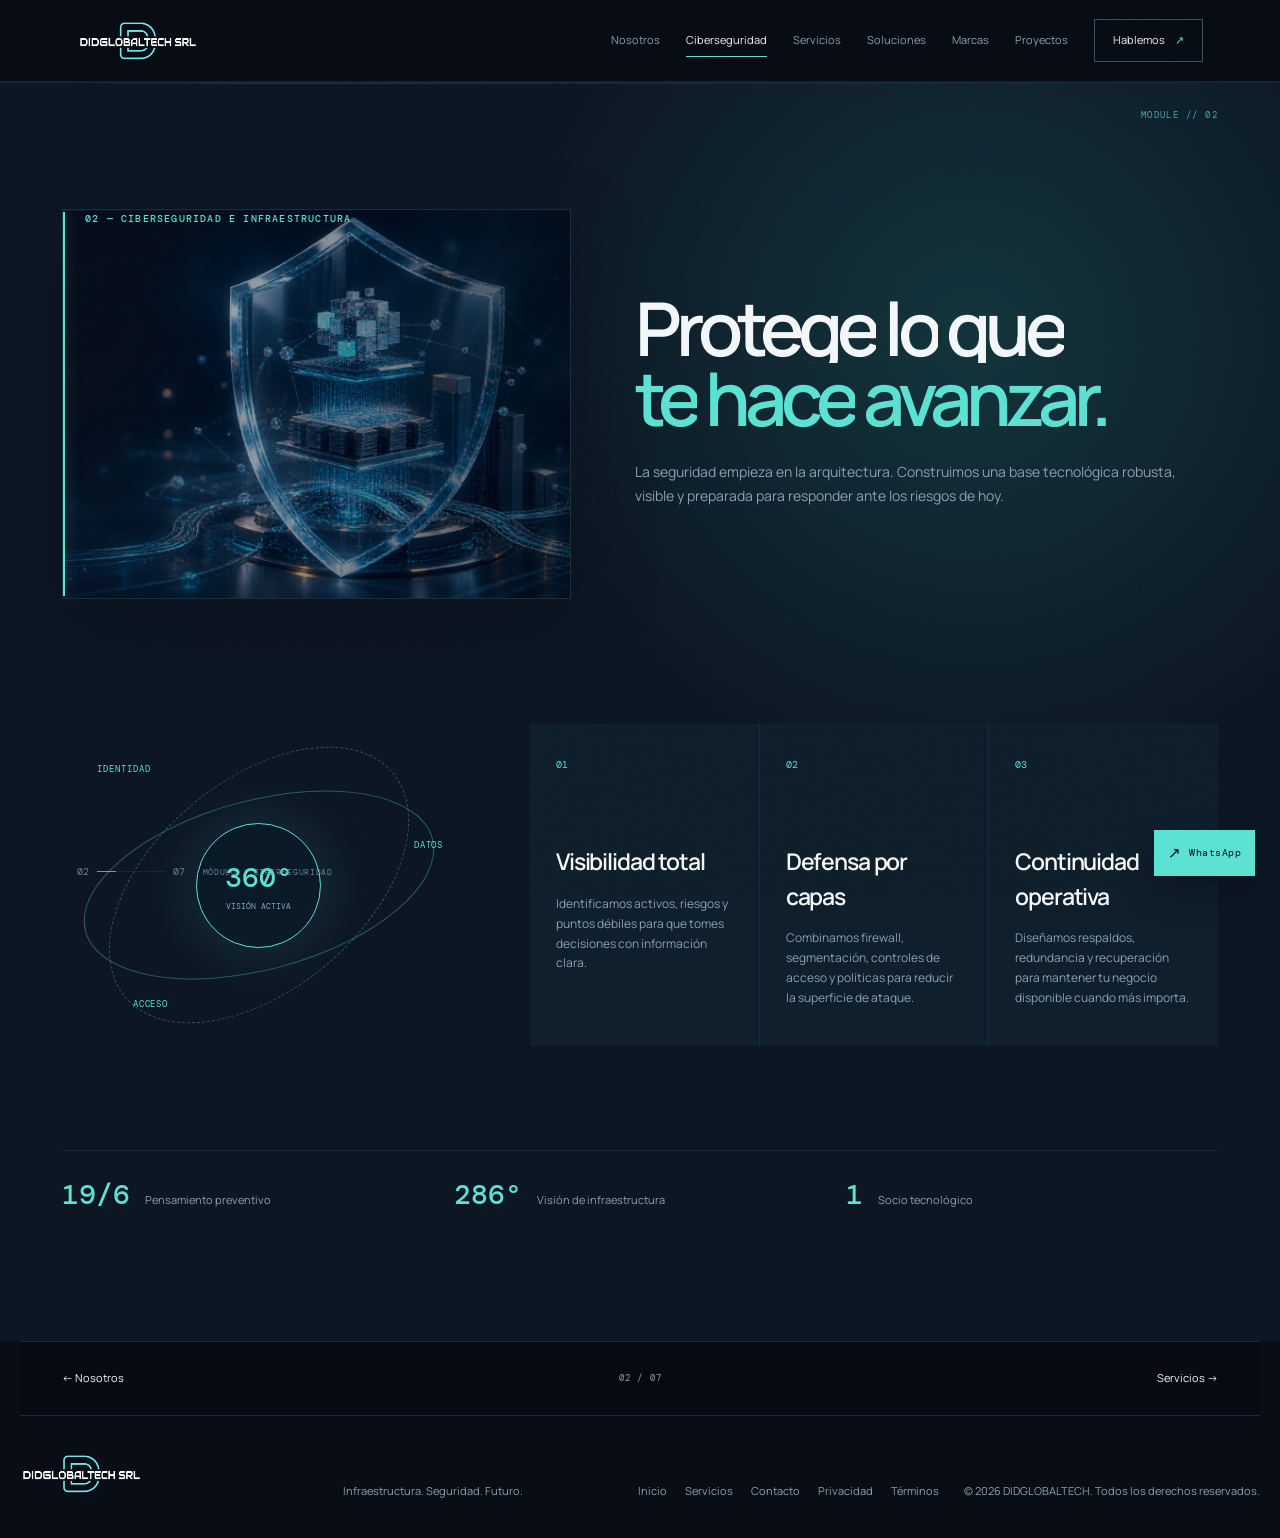
==== ciberseguridad.html @ 7ab2c07e "Polish DIDGLOBALTECH motion and visual framing" ====
<!doctype html>
<html lang="es">
  <head>
    <meta charset="UTF-8" /><meta name="viewport" content="width=device-width, initial-scale=1.0" /><meta name="theme-color" content="#080d16" />
    <meta name="description" content="Ciberseguridad e infraestructura preparada para responder." /><title>Ciberseguridad — DIDGLOBALTECH</title>
    <link rel="icon" href="assets/didglobaltech-logo-dark.png" /><link rel="preconnect" href="https://fonts.googleapis.com" /><link rel="preconnect" href="https://fonts.gstatic.com" crossorigin /><link href="https://fonts.googleapis.com/css2?family=DM+Mono:wght@400;500&family=Manrope:wght@400;500;600;700;800&display=swap" rel="stylesheet" />
    <link rel="stylesheet" href="styles.css?v=20260813-4" /><link rel="stylesheet" href="premium.css?v=20260813-14" />
  </head>
  <body class="module-page"><a class="skip-link" href="#contenido">Saltar al contenido</a><div class="transition-curtain" aria-hidden="true"></div><div class="site-shell">
    <header class="topbar"><a class="brand" href="index.html" aria-label="Ir al inicio"><img src="assets/didglobaltech-logo-dark.png" alt="DIDGLOBALTECH SRL" /></a><button class="menu-toggle" aria-expanded="false" aria-controls="main-nav"><span></span><span></span><span></span><b>Menú</b></button><nav id="main-nav" aria-label="Navegación principal"><a href="nosotros.html">Nosotros</a><a href="ciberseguridad.html">Ciberseguridad</a><a href="servicios.html">Servicios</a><a href="soluciones.html">Soluciones</a><a href="marcas.html">Marcas</a><a href="proyectos.html">Proyectos</a><a class="nav-cta" href="contacto.html">Hablemos <span>↗</span></a></nav></header>
    <main id="contenido"><section class="security page-section" id="ciberseguridad" data-section="02"><div class="section-intro reveal"><span class="section-index">02 — Ciberseguridad e infraestructura</span><div><h1 class="page-heading">Protege lo que<br /><em>te hace avanzar.</em></h1><p>La seguridad empieza en la arquitectura. Construimos una base tecnológica robusta, visible y preparada para responder ante los riesgos de hoy.</p></div></div><div class="security-layout"><div class="security-orbit" aria-hidden="true"><div class="security-ring ring-a"></div><div class="security-ring ring-b"></div><div class="security-core"><strong>360°</strong><small>VISIÓN ACTIVA</small></div><span class="orbit-label label-a">IDENTIDAD</span><span class="orbit-label label-b">DATOS</span><span class="orbit-label label-c">ACCESO</span></div><div class="security-cards"><article class="security-card reveal"><span>01</span><h2>Visibilidad total</h2><p>Identificamos activos, riesgos y puntos débiles para que tomes decisiones con información clara.</p></article><article class="security-card reveal reveal-delay"><span>02</span><h2>Defensa por capas</h2><p>Combinamos firewall, segmentación, controles de acceso y políticas para reducir la superficie de ataque.</p></article><article class="security-card reveal reveal-delay-2"><span>03</span><h2>Continuidad operativa</h2><p>Diseñamos respaldos, redundancia y recuperación para mantener tu negocio disponible cuando más importa.</p></article></div></div><div class="security-stats"><div><strong>24/7</strong><span>Pensamiento preventivo</span></div><div><strong>360°</strong><span>Visión de infraestructura</span></div><div><strong>1</strong><span>Socio tecnológico</span></div></div></section><nav class="module-page-nav" aria-label="Navegar módulos"><a href="nosotros.html">← Nosotros</a><span>02 / 07</span><a href="servicios.html">Servicios →</a></nav></main>
    <footer class="footer section-pad"><a class="brand" href="index.html"><img src="assets/didglobaltech-logo-dark.png" alt="DIDGLOBALTECH SRL" /></a><p>Infraestructura. Seguridad. Futuro.</p><div class="footer-links"><a href="index.html">Inicio</a><a href="servicios.html">Servicios</a><a href="contacto.html">Contacto</a></div><small>© 2026 DIDGLOBALTECH. Todos los derechos reservados.</small></footer>
  </div><div class="page-meter" aria-hidden="true"><span data-meter-current>02</span><i></i><span>07</span><small>MÓDULO / CIBERSEGURIDAD</small></div><script src="script.js?v=20260813-8"></script></body>
</html>
---- styles.css ----
:root{--bg:#080d16;--bg-deep:#060b13;--panel:#0d1724;--panel-2:#101f2c;--paper:#f3f7fa;--muted:#8da0b1;--muted-2:#62798a;--line:#1a2b3b;--teal:#5ce1d2;--teal-dim:#2a999e;--max:1240px;--header:82px}*{box-sizing:border-box}html{scroll-behavior:smooth;background:var(--bg)}body{margin:0;overflow-x:hidden;background:var(--bg);color:var(--paper);font-family:Manrope,Arial,sans-serif;line-height:1.5}body:before{content:"";position:fixed;inset:0;z-index:50;pointer-events:none;opacity:.035;background-image:url("data:image/svg+xml,%3Csvg xmlns='http://www.w3.org/2000/svg' width='180' height='180'%3E%3Cfilter id='n'%3E%3CfeTurbulence baseFrequency='.8' numOctaves='3' stitchTiles='stitch'/%3E%3C/filter%3E%3Crect width='100%25' height='100%25' filter='url(%23n)' opacity='.5'/%3E%3C/svg%3E")}a,button,input,textarea{font:inherit}a{color:inherit}.skip-link{position:absolute;left:-9999px}.skip-link:focus{left:18px;top:18px;z-index:60;background:var(--teal);color:var(--bg);padding:10px 14px}.site-shell{position:relative}.topbar{height:var(--header);position:fixed;inset:0 0 auto;z-index:30;display:flex;align-items:center;justify-content:space-between;padding:0 max(42px,calc((100vw - var(--max))/2 + 42px));border-bottom:1px solid rgba(26,43,59,.8);background:rgba(8,13,22,.78);backdrop-filter:blur(16px);transition:background .3s,border-color .3s}.topbar.scrolled{background:rgba(8,13,22,.95);border-color:var(--line)}.brand{display:flex;align-items:center;text-decoration:none}.brand img{display:block;width:187px;height:auto;max-height:52px;object-fit:contain;object-position:left center}.topbar nav{display:flex;align-items:center;gap:26px}.topbar nav a{position:relative;color:var(--muted);font-size:11px;text-decoration:none;transition:color .25s}.topbar nav a:after{content:"";position:absolute;left:0;right:100%;bottom:-8px;height:1px;background:var(--teal);transition:right .25s}.topbar nav a:hover,.topbar nav a.is-active{color:var(--paper)}.topbar nav a:hover:after,.topbar nav a.is-active:after{right:0}.topbar nav .nav-cta{border:1px solid #375064;color:var(--paper);padding:12px 18px}.topbar nav .nav-cta:after{display:none}.topbar nav a span,.button span,.text-link span{color:var(--teal);margin-left:8px}.menu-toggle{display:none;border:0;background:none;color:var(--paper);cursor:pointer}.page-section{position:relative;max-width:var(--max);margin:0 auto;padding-left:42px;padding-right:42px;scroll-margin-top:var(--header)}.hero{min-height:100svh;max-width:none;padding-top:var(--header);overflow:hidden;background:var(--bg-deep)}.hero-grid{position:absolute;inset:var(--header) 0 0;background-image:linear-gradient(rgba(64,114,136,.11) 1px,transparent 1px),linear-gradient(90deg,rgba(64,114,136,.11) 1px,transparent 1px);background-size:58px 58px;mask-image:linear-gradient(90deg,black,transparent 78%);opacity:.7}.network-scene{position:absolute;inset:var(--header) 0 0;width:100%;height:calc(100% - var(--header));z-index:1}.hero:after{content:"";position:absolute;inset:var(--header) 0 0;background:radial-gradient(circle at 70% 48%,rgba(18,118,132,.16),transparent 28%),linear-gradient(90deg,rgba(8,13,22,.05) 0%,rgba(8,13,22,.18) 45%,rgba(8,13,22,.55) 100%);pointer-events:none;z-index:2}.hero-copy{position:relative;z-index:4;max-width:720px;padding:clamp(115px,22vh,205px) 0 120px;max-width:var(--max);margin:auto;padding-left:42px;padding-right:42px}.eyebrow,.section-index{font:500 10px/1 "DM Mono",monospace;letter-spacing:.12em;text-transform:uppercase;color:var(--teal)}.eyebrow i{display:inline-block;width:7px;height:7px;margin-right:10px;border-radius:50%;background:var(--teal);box-shadow:0 0 17px var(--teal)}h1,h2,h3,p{margin-top:0}h1{max-width:720px;margin:36px 0 30px;font-size:clamp(58px,8vw,108px);line-height:.89;letter-spacing:-.085em;font-weight:700;text-wrap:balance}h1 em,h2 em{font-style:normal;color:var(--teal)}.hero-lede{max-width:390px;color:var(--muted);font-size:15px;line-height:1.7}.hero-actions{display:flex;align-items:center;gap:28px;margin-top:40px}.button{display:inline-flex;align-items:center;border:0;text-decoration:none;cursor:pointer;font-size:11px;font-weight:700;padding:16px 20px;transition:transform .25s,background .25s,box-shadow .25s}.button:hover{transform:translateY(-3px);box-shadow:0 12px 28px rgba(92,225,210,.13)}.button:active{transform:translateY(1px) scale(.98)}.button-solid{background:var(--teal);color:#061116}.button-solid:hover{background:#86efe3}.text-link{display:inline-flex;align-items:center;color:var(--paper);font-size:11px;text-decoration:none;border-bottom:1px solid #2a4053;padding-bottom:8px;transition:border-color .25s,color .25s}.text-link:hover{color:var(--teal);border-color:var(--teal)}.hero-orbit{position:absolute;z-index:3;border:1px solid rgba(92,225,210,.3);border-radius:50%;pointer-events:none}.orbit-one{width:min(44vw,610px);height:min(20vw,280px);right:10%;top:39%;transform:rotate(7deg)}.orbit-two{width:min(27vw,385px);height:min(49vw,620px);right:20%;top:17%;transform:rotate(57deg);border-color:rgba(92,225,210,.2)}.orbit-three{width:min(33vw,470px);height:min(33vw,470px);right:13%;top:21%;border-style:dashed;opacity:.4;animation:spin 23s linear infinite}.hero-core{position:absolute;z-index:4;right:31%;top:47%;width:112px;height:112px;display:grid;place-items:center;align-content:center;border:1px solid var(--teal);border-radius:50%;background:rgba(8,22,32,.72);box-shadow:0 0 70px rgba(92,225,210,.17);pointer-events:none}.hero-core:before{content:"";position:absolute;inset:9px;border:1px dashed rgba(92,225,210,.5);border-radius:50%;animation:spin 13s linear infinite reverse}.hero-core span{font-size:27px;color:var(--teal);font-weight:700}.hero-core small{margin-top:6px;color:var(--muted);font:8px "DM Mono",monospace;letter-spacing:.08em}.hero-bottom{position:absolute;z-index:4;left:max(42px,calc((100vw - var(--max))/2 + 42px));bottom:22px;display:flex;align-items:center;gap:12px;color:var(--muted);font:10px "DM Mono",monospace;letter-spacing:.08em}.count-line{display:block;width:96px;height:1px;background:#2b4455;position:relative}.count-line i{display:block;width:16%;height:2px;background:var(--teal)}.page-meter{position:fixed;z-index:20;left:24px;bottom:24px;display:flex;align-items:center;gap:8px;color:var(--muted);font:10px "DM Mono",monospace;transform:rotate(-90deg);transform-origin:left bottom;opacity:.78}.page-meter i{width:68px;height:1px;background:var(--line);position:relative}.page-meter i:after{content:"";position:absolute;inset:0 auto 0 0;width:14%;background:var(--teal);transition:width .45s}.page-meter small{margin-left:10px;white-space:nowrap;font-size:8px;letter-spacing:.08em}.about,.security,.services,.solutions,.brands,.projects,.contact{padding-top:150px;padding-bottom:150px}.section-intro{display:grid;grid-template-columns:1fr 1.45fr;gap:50px;align-items:start}.section-intro h2{margin:8px 0 28px;font-size:clamp(44px,5.8vw,78px);line-height:.93;letter-spacing:-.08em;font-weight:600;text-wrap:balance}.section-intro p{max-width:550px;color:var(--muted);font-size:14px;line-height:1.75}.section-intro p+p{margin-top:18px}.section-intro .text-link{margin-top:16px}.about{background:var(--bg)}.about-visuals{display:grid;grid-template-columns:1fr 1fr;gap:1px;margin-top:90px;background:var(--line)}.image-tile{position:relative;min-height:365px;overflow:hidden;background:var(--panel)}.tile-image{position:absolute;inset:0;background-position:center;background-size:cover;filter:saturate(.8);transition:transform .8s cubic-bezier(.2,.7,.2,1),filter .5s}.tile-security{background-image:linear-gradient(0deg,rgba(8,13,22,.9),rgba(8,13,22,.05)),url('assets/cybersecurity-protection.png')}.tile-infrastructure{background-image:linear-gradient(0deg,rgba(8,13,22,.9),rgba(8,13,22,.05)),url('assets/infrastructure-control.png')}.image-tile:hover .tile-image{transform:scale(1.06);filter:saturate(1.05)}.image-tile>div:last-child{position:absolute;inset:auto 26px 25px;z-index:1}.image-tile span{font:10px "DM Mono",monospace;letter-spacing:.1em;color:var(--teal)}.image-tile h3{margin:16px 0 0;font-size:31px;line-height:.98;letter-spacing:-.06em}.security{max-width:none;background:var(--panel);padding-left:max(42px,calc((100vw - var(--max))/2 + 42px));padding-right:max(42px,calc((100vw - var(--max))/2 + 42px))}.security-layout{display:grid;grid-template-columns:.8fr 1.4fr;gap:75px;align-items:center;margin-top:70px}.security-orbit{height:380px;position:relative;display:grid;place-items:center}.security-ring{position:absolute;border:1px solid rgba(92,225,210,.35);border-radius:50%;transform:rotate(-15deg)}.ring-a{width:360px;height:170px;animation:orbit 15s linear infinite}.ring-b{width:210px;height:350px;transform:rotate(50deg);border-style:dashed;animation:orbit 19s linear infinite reverse}.security-core{width:125px;height:125px;display:grid;place-items:center;align-content:center;border:1px solid var(--teal);border-radius:50%;background:#0a1a27;box-shadow:0 0 60px rgba(92,225,210,.16);z-index:2}.security-core strong{font:500 28px "DM Mono",monospace;color:var(--teal)}.security-core small{margin-top:5px;color:var(--muted);font:8px "DM Mono",monospace}.orbit-label{position:absolute;color:var(--teal);font:9px "DM Mono",monospace;letter-spacing:.1em}.label-a{left:9%;top:18%}.label-b{right:3%;top:38%}.label-c{left:18%;bottom:17%}.security-cards{display:grid;grid-template-columns:repeat(3,1fr);gap:1px;background:var(--line)}.security-card{min-height:270px;padding:26px;background:var(--panel-2);transition:transform .3s,background .3s}.security-card:hover{background:#132b3d;transform:translateY(-8px)}.security-card>span{font:10px "DM Mono",monospace;color:var(--teal)}.security-card h3{margin:70px 0 15px;font-size:23px;letter-spacing:-.05em}.security-card p{color:var(--muted);font-size:12px;line-height:1.65}.security-stats{display:grid;grid-template-columns:repeat(3,1fr);gap:20px;margin-top:75px;border-top:1px solid var(--line);padding-top:25px}.security-stats div{display:flex;align-items:baseline;gap:15px}.security-stats strong{font:500 28px "DM Mono",monospace;color:var(--teal)}.security-stats span{color:var(--muted);font-size:11px}.services{background:var(--bg-deep)}.section-intro-wide{margin-bottom:70px}.service-grid{display:grid;grid-template-columns:repeat(3,1fr);gap:1px;background:var(--line)}.service-card{min-height:315px;position:relative;display:flex;flex-direction:column;justify-content:space-between;padding:24px;background:var(--bg);overflow:hidden;isolation:isolate;transition:transform .35s,background .35s}.service-card:before{content:"";position:absolute;inset:0;z-index:-1;background:linear-gradient(0deg,rgba(8,13,22,.96),rgba(8,13,22,.46)),var(--service-image) center/cover;opacity:0;transform:scale(1.08);transition:opacity .4s,transform .6s}.service-card:hover{background:#0e1e2d;transform:translateY(-6px)}.service-card:hover:before{opacity:1;transform:scale(1)}.service-card>span{font:10px "DM Mono",monospace;color:var(--teal)}.service-card>b{position:absolute;top:23px;right:24px;color:var(--teal);font-size:25px;font-weight:400}.service-card>div{position:relative;margin-top:auto}.service-card h3{max-width:310px;margin:0 0 14px;font-size:24px;line-height:1.03;letter-spacing:-.06em}.service-card p{max-width:320px;margin:0;color:var(--muted);font-size:12px;line-height:1.62}.service-card a{display:inline-flex;margin-top:22px;color:var(--paper);font-size:10px;text-decoration:none}.service-card a span{color:var(--teal);margin-left:10px}.solutions{background:var(--bg)}.solutions-feature{padding-bottom:145px}.solution-carousel{position:relative;display:grid;grid-template-columns:1fr 1fr;min-height:410px;margin-top:60px;border:1px solid var(--line);background:var(--panel);overflow:hidden}.solution-image{min-height:410px;background:linear-gradient(0deg,rgba(8,13,22,.88),rgba(8,13,22,.1)),url('assets/service-network.png') center/cover;transition:background-image .4s,transform .8s}.solution-carousel:hover .solution-image{transform:scale(1.02)}.solution-copy{padding:42px 40px 75px}.solution-copy h3{margin:48px 0 19px;font-size:48px;line-height:.94;letter-spacing:-.08em}.solution-copy h3 em{font-style:normal;color:var(--teal)}.solution-copy p{max-width:400px;color:var(--muted);font-size:13px;line-height:1.7}.solution-copy .text-link{margin-top:18px}.carousel-controls{position:absolute;left:0;right:0;bottom:0;display:flex;align-items:center;gap:10px;padding:14px 18px;border-top:1px solid var(--line);background:rgba(8,13,22,.7)}.carousel-dots{display:flex;gap:7px;margin-right:auto}.carousel-dots button{width:8px;height:5px;border:0;border-radius:3px;background:#263e51;cursor:pointer;transition:width .25s,background .25s}.carousel-dots button.is-active{width:28px;background:var(--teal)}.carousel-count{margin-right:13px;color:var(--muted);font:10px "DM Mono",monospace}.carousel-arrow{width:36px;height:36px;border:1px solid var(--line);background:transparent;color:var(--paper);cursor:pointer;transition:background .25s,color .25s}.carousel-arrow:hover{background:var(--teal);color:var(--bg)}.ecosystem{border-top:1px solid var(--line);padding-top:130px}.ecosystem-list{margin-top:70px;border-top:1px solid var(--line)}.ecosystem-item{display:grid;grid-template-columns:58px 1.1fr 1.7fr 30px;gap:18px;align-items:center;padding:25px 0;border-bottom:1px solid var(--line);text-decoration:none;transition:padding .3s,background .3s}.ecosystem-item:hover{padding-left:18px;padding-right:18px;background:#0d1b29}.ecosystem-item>span,.ecosystem-item small{font:10px "DM Mono",monospace;color:var(--teal)}.ecosystem-item strong{font-size:17px;letter-spacing:-.04em}.ecosystem-item small{color:var(--muted);line-height:1.5}.ecosystem-item b{color:var(--teal);font-size:19px;font-weight:400;text-align:right}.ecosystem-note{max-width:640px;margin:40px 0 24px;color:var(--muted);font-size:13px;line-height:1.7}.brands{background:#0a1320}.brand-grid{display:grid;grid-template-columns:repeat(5,1fr);gap:1px;margin-top:75px;background:var(--line)}.brand-grid>div{min-height:142px;display:flex;flex-direction:column;justify-content:center;align-items:center;gap:16px;padding:20px;background:var(--bg);border:1px solid transparent;transition:background .25s,border-color .25s,transform .25s}.brand-grid>div:hover{background:#102337;border-color:rgba(92,225,210,.35);transform:translateY(-4px)}.brand-grid img{display:block;width:125px;height:42px;object-fit:contain;filter:grayscale(1) brightness(1.75);opacity:.65;transition:filter .3s,opacity .3s}.brand-grid>div:hover img{filter:grayscale(0) brightness(1);opacity:1}.brand-grid strong{color:#9fb1bf;font-size:9px;letter-spacing:.1em}.windows-brand span{color:#2aa7e8;font-size:35px;line-height:1}.windows-brand strong{color:#d5e0e8}.projects{background:var(--bg)}.project-grid{display:grid;grid-template-columns:1fr 1fr;gap:1px;margin-top:80px;background:var(--line)}.project-card{min-height:480px;padding:28px;background:var(--panel);transition:background .3s,transform .3s}.project-card:hover{background:#102437;transform:translateY(-6px)}.project-card>span,.project-card>small{display:block;color:var(--teal);font:10px "DM Mono",monospace}.project-card>strong{display:inline-block;margin:35px 0 0;color:var(--paper);font:500 13px "DM Mono",monospace}.project-card>small{margin-top:8px;color:var(--muted-2)}.project-card h3{margin:26px 0 11px;font-size:30px;line-height:1;letter-spacing:-.07em}.project-card>b{display:block;max-width:420px;font-size:13px;line-height:1.5}.project-card p{max-width:460px;margin:15px 0;color:var(--muted);font-size:12px;line-height:1.7}.project-card ul{display:flex;gap:13px;flex-wrap:wrap;padding:0;margin:25px 0 0;list-style:none}.project-card li{color:var(--teal);font:10px "DM Mono",monospace}.project-footer{display:flex;align-items:center;gap:24px;margin-top:34px;border-top:1px solid var(--line);padding-top:20px}.project-footer>span{font:10px "DM Mono",monospace;color:var(--teal)}.project-footer p{margin:0;color:var(--muted);font-size:11px;max-width:320px}.project-footer .text-link{margin-left:auto;white-space:nowrap}.contact{background:radial-gradient(circle at 80% 20%,rgba(26,128,147,.18),transparent 30%),var(--panel);padding-top:150px;padding-bottom:50px}.contact-layout{display:grid;grid-template-columns:1fr 1fr;gap:110px}.contact-copy h2{margin:35px 0 27px;font-size:clamp(48px,6.4vw,84px);line-height:.91;letter-spacing:-.085em}.contact-copy>p{max-width:420px;color:var(--muted);font-size:14px;line-height:1.7}.contact-links{display:grid;gap:8px;margin-top:42px}.contact-links a{color:var(--teal);font:14px "DM Mono",monospace;text-decoration:none}.contact-form{display:grid;gap:23px;padding-top:10px}.contact-form label{display:grid;gap:9px;color:#b3c3cf;font:10px "DM Mono",monospace;letter-spacing:.06em}.contact-form input,.contact-form textarea{width:100%;border:0;border-bottom:1px solid #334b60;border-radius:0;outline:0;padding:9px 0 13px;background:transparent;color:var(--paper);font:13px Manrope;resize:vertical;transition:border-color .25s,box-shadow .25s}.contact-form input::placeholder,.contact-form textarea::placeholder{color:#647a8b}.contact-form input:focus,.contact-form textarea:focus{border-color:var(--teal);box-shadow:0 1px 0 var(--teal)}.contact-form .button{justify-self:start;margin-top:10px}.form-status{min-height:18px;margin:0;color:var(--teal);font-size:11px}.footer{display:grid;grid-template-columns:1.1fr 1fr 1fr auto;align-items:end;gap:25px;padding-top:32px;padding-bottom:38px;border-top:1px solid var(--line)}.footer .brand img{width:165px}.footer p,.footer small{margin:0;color:var(--muted);font-size:11px}.footer-links{display:flex;gap:18px}.footer-links a{color:var(--muted);font-size:11px;text-decoration:none}.footer-links a:hover{color:var(--teal)}.transition-curtain{position:fixed;inset:0;z-index:45;background:var(--teal);transform:scaleY(0);transform-origin:bottom;pointer-events:none}.transition-curtain.is-active{animation:curtain .55s cubic-bezier(.76,0,.24,1)}.reveal{opacity:0;transform:translateY(24px);transition:opacity .75s ease,transform .8s cubic-bezier(.2,.7,.2,1)}.reveal.is-visible{opacity:1;transform:none}.reveal-delay{transition-delay:.1s}.reveal-delay-2{transition-delay:.2s}@keyframes spin{to{transform:rotate(360deg)}}@keyframes orbit{to{transform:rotate(360deg)}}@keyframes curtain{0%{transform:scaleY(0)}45%{transform:scaleY(1)}100%{transform:scaleY(0);transform-origin:top}}
@media(max-width:900px){:root{--header:72px}.topbar{height:var(--header);padding:0 22px}.brand img{width:170px}.menu-toggle{display:flex;flex-direction:column;align-items:flex-end;gap:4px;padding:8px}.menu-toggle span{display:block;width:22px;height:1px;background:var(--paper)}.menu-toggle b{color:var(--teal);font:10px "DM Mono",monospace;font-weight:400;margin-top:2px}.topbar nav{display:none;position:absolute;inset:var(--header) 0 auto;padding:15px 22px 20px;flex-direction:column;align-items:stretch;gap:0;background:#0b1724;border-bottom:1px solid var(--line)}.topbar nav.is-open{display:flex}.topbar nav a{padding:13px 0;border-bottom:1px solid var(--line)}.topbar nav .nav-cta{margin-top:10px;text-align:center}.page-section{padding-left:22px;padding-right:22px}.hero{min-height:760px}.hero-copy{padding-left:22px;padding-right:22px;padding-top:160px}.hero-grid{background-size:42px 42px}.hero-orbit{right:-22%;top:43%}.orbit-one{width:470px;height:210px}.orbit-two{width:260px;height:400px;right:4%;top:25%}.orbit-three{width:350px;height:350px;right:3%;top:26%}.hero-core{right:32%;top:48%;transform:scale(.78)}.hero-bottom{left:22px;right:22px;bottom:25px;font-size:8px}.hero-bottom>span:last-child{white-space:nowrap}.page-meter{display:none}.about,.security,.services,.solutions,.brands,.projects,.contact{padding-top:95px;padding-bottom:95px}.section-intro{grid-template-columns:1fr;gap:28px}.section-intro h2{font-size:clamp(43px,11vw,64px)}.about-visuals{grid-template-columns:1fr;margin-top:55px}.image-tile{min-height:300px}.security{padding-left:22px;padding-right:22px}.security-layout{grid-template-columns:1fr;gap:35px;margin-top:45px}.security-orbit{height:300px;transform:scale(.75)}.security-cards{grid-template-columns:1fr}.security-card{min-height:215px}.security-card h3{margin-top:38px}.security-stats{margin-top:45px}.security-stats div{display:grid;gap:4px}.security-stats strong{font-size:23px}.service-grid{grid-template-columns:1fr}.service-card{min-height:300px}.solution-carousel{grid-template-columns:1fr;margin-top:45px}.solution-image{min-height:250px;order:-1}.solution-copy{padding:30px 22px 72px}.solution-copy h3{font-size:38px;margin-top:38px}.ecosystem{padding-top:85px}.ecosystem-list{margin-top:45px}.ecosystem-item{grid-template-columns:40px 1fr 23px;gap:10px;padding:22px 0}.ecosystem-item small{grid-column:2}.ecosystem-item strong{font-size:15px}.brand-grid{grid-template-columns:repeat(2,1fr);margin-top:50px}.brand-grid>div{min-height:125px}.project-grid{grid-template-columns:1fr;margin-top:55px}.project-card{min-height:auto}.project-footer{display:grid;gap:14px}.project-footer .text-link{margin-left:0}.contact-layout{grid-template-columns:1fr;gap:55px}.contact-copy h2{font-size:clamp(52px,13vw,78px)}.footer{grid-template-columns:1fr 1fr;gap:25px}.footer p{grid-column:2;grid-row:1}.footer-links{grid-column:1/-1}.footer small{grid-column:1/-1}}
@media(prefers-reduced-motion:reduce){html{scroll-behavior:auto}.reveal{opacity:1;transform:none;transition:none}.hero-orbit,.hero-core:before,.security-ring{animation:none}.button,.service-card,.security-card,.project-card,.tile-image{transition:none}.transition-curtain{display:none}}
.page-meter i:after{width:var(--progress,14%)}
.topbar{padding-left:6vw;padding-right:6vw}
.hero-copy{max-width:none;padding-left:6vw;padding-right:6vw}
.hero-bottom{display:none}
.page-meter{left:6vw;bottom:22px;transform:none;transform-origin:initial}
.hero{padding-left:0;padding-right:0}
@media(max-width:900px){h1{font-size:clamp(44px,13vw,62px);letter-spacing:-.09em;line-height:.91}.hero-copy{padding-top:150px}.network-scene{opacity:.6}.hero-orbit{opacity:.7}.hero-core{right:19%;top:67%;transform:scale(.68)}.hero-bottom{display:none}.hero-lede{max-width:315px}}
---- premium.css ----
/* Premium module pass: preserves the DIDGLOBALTECH identity while making each chapter feel intentional. */
:root {
  --module-border: rgba(92, 225, 210, .16);
  --module-ink: rgba(92, 225, 210, .72);
}

/* The original site reads as a sequence of distinct chapters. Keep one document, but give every chapter its own stage. */
.page-section:not(.hero) {
  max-width: none;
  margin-inline: 0;
  isolation: isolate;
  overflow: hidden;
  border-top: 1px solid rgba(92, 225, 210, .08);
}

.page-section:not(.hero) > * {
  width: 100%;
  max-width: var(--max);
  margin-left: auto;
  margin-right: auto;
}

.page-section:not(.hero)::before {
  content: "";
  position: absolute;
  top: 0;
  left: max(42px, calc((100vw - var(--max)) / 2 + 42px));
  right: max(42px, calc((100vw - var(--max)) / 2 + 42px));
  height: 1px;
  background: linear-gradient(90deg, transparent, var(--module-border) 18%, rgba(92, 225, 210, .04) 82%, transparent);
  pointer-events: none;
}

.page-section:not(.hero)::after {
  content: "MODULE // " attr(data-section);
  position: absolute;
  top: 28px;
  right: max(42px, calc((100vw - var(--max)) / 2 + 42px));
  color: var(--module-ink);
  font: 9px/1 "DM Mono", monospace;
  letter-spacing: .16em;
  pointer-events: none;
}

.about {
  background: radial-gradient(circle at 12% 8%, rgba(30, 111, 130, .1), transparent 28%), var(--bg);
}

.security {
  background: radial-gradient(circle at 82% 36%, rgba(35, 135, 147, .18), transparent 30%), var(--panel);
}

.services {
  background: radial-gradient(circle at 48% 0%, rgba(21, 100, 125, .12), transparent 26%), var(--bg-deep);
}

.solutions {
  background: radial-gradient(circle at 88% 10%, rgba(54, 151, 157, .1), transparent 25%), var(--bg);
}

.brands {
  background: radial-gradient(circle at 10% 50%, rgba(26, 128, 147, .14), transparent 25%), #0a1320;
}

.projects {
  background: radial-gradient(circle at 76% 40%, rgba(35, 116, 134, .1), transparent 28%), var(--bg);
}

.contact {
  background: radial-gradient(circle at 80% 20%, rgba(26, 128, 147, .21), transparent 32%), #0d1724;
}

.section-index {
  position: relative;
  display: inline-flex;
  align-items: center;
  min-height: 18px;
  padding-left: 17px;
}

.section-index::before {
  content: "";
  position: absolute;
  left: 0;
  top: 2px;
  bottom: 2px;
  width: 2px;
  background: var(--teal);
  box-shadow: 0 0 15px rgba(92, 225, 210, .55);
}

.section-intro h2,
.contact-copy h2 {
  text-wrap: pretty;
}

.section-intro .page-heading {
  margin: 8px 0 28px;
  font-size: clamp(44px, 5.8vw, 78px);
  line-height: .93;
  letter-spacing: -.08em;
  font-weight: 600;
  text-wrap: pretty;
}

.image-tile h2 {
  margin: 16px 0 0;
  font-size: 31px;
  line-height: .98;
  letter-spacing: -.06em;
}

.security-card h2,
.service-card h2,
.project-card h2 {
  font-weight: 600;
}

.security-card h2 {
  margin: 70px 0 15px;
  font-size: 23px;
  letter-spacing: -.05em;
}

.service-card h2 {
  max-width: 310px;
  margin: 0 0 14px;
  font-size: 24px;
  line-height: 1.03;
  letter-spacing: -.06em;
}

.project-card h2 {
  margin: 26px 0 11px;
  font-size: 30px;
  line-height: 1;
  letter-spacing: -.07em;
}

.solution-copy h2 {
  margin: 48px 0 19px;
  font-size: 48px;
  line-height: .94;
  letter-spacing: -.08em;
}

.solution-copy h2 em {
  font-style: normal;
  color: var(--teal);
}

.contact-copy h1 {
  margin: 35px 0 27px;
  font-size: clamp(48px, 6.4vw, 84px);
  line-height: .91;
  letter-spacing: -.085em;
  font-weight: 600;
}

/* More depth in the hero without changing its original visual language. */
.hero {
  border-bottom: 1px solid rgba(92, 225, 210, .13);
  background: radial-gradient(circle at 72% 48%, rgba(16, 108, 126, .2), transparent 30%), var(--bg-deep);
}

.hero-core {
  animation: core-float 6s ease-in-out infinite;
}

.hero-core::after {
  content: "";
  position: absolute;
  inset: -34px;
  border: 1px solid rgba(92, 225, 210, .13);
  border-radius: 50%;
  box-shadow: 0 0 48px rgba(92, 225, 210, .08);
  animation: core-pulse 3.8s ease-in-out infinite;
}

.hero-copy {
  text-shadow: 0 1px 24px rgba(0, 0, 0, .12);
}

.hero-actions .button-solid {
  position: relative;
  overflow: hidden;
}

.hero-actions .button-solid::before,
.button-solid::before {
  content: "";
  position: absolute;
  inset: 0 auto 0 -120%;
  width: 80%;
  background: linear-gradient(105deg, transparent, rgba(255, 255, 255, .38), transparent);
  transform: skewX(-18deg);
  transition: left .65s ease;
}

.hero-actions .button-solid:hover::before,
.button-solid:hover::before {
  left: 130%;
}

.button-solid {
  position: relative;
}

/* Spotlight borders make the dense service grid feel less like nine identical boxes. */
.service-card,
.project-card,
.brand-grid > div {
  --spot-x: 50%;
  --spot-y: 0%;
}

.service-card::after,
.project-card::after,
.brand-grid > div::after {
  content: "";
  position: absolute;
  inset: 0;
  z-index: 0;
  pointer-events: none;
  opacity: 0;
  background: radial-gradient(230px circle at var(--spot-x) var(--spot-y), rgba(92, 225, 210, .14), transparent 68%);
  transition: opacity .35s ease;
}

.service-card:hover::after,
.project-card:hover::after,
.brand-grid > div:hover::after {
  opacity: 1;
}

.service-card > *,
.project-card > *,
.brand-grid > * {
  position: relative;
  z-index: 1;
}

.service-card,
.project-card {
  transform-style: preserve-3d;
}

.service-card:hover h3,
.project-card:hover h3 {
  transform: translateZ(8px);
}

.service-card h3,
.project-card h3 {
  transition: transform .35s cubic-bezier(.2, .7, .2, 1), color .35s;
}

.service-card:nth-child(3n + 1) {
  min-height: 338px;
}

.service-card:nth-child(3n + 2) {
  background: #0a1520;
}

/* Project cards now carry a restrained visual layer using the existing original assets. */
.project-card {
  position: relative;
  overflow: hidden;
  isolation: isolate;
}

.project-card::before {
  content: "";
  position: absolute;
  inset: 0;
  z-index: 0;
  background: linear-gradient(0deg, rgba(13, 23, 36, .98) 8%, rgba(13, 23, 36, .76) 58%, rgba(13, 23, 36, .3)), var(--project-image) center/cover;
  opacity: 0;
  transform: scale(1.08);
  transition: opacity .6s ease, transform .8s cubic-bezier(.2, .7, .2, 1);
}

.project-card:nth-child(1) { --project-image: url("assets/service-network.png"); }
.project-card:nth-child(2) { --project-image: url("assets/service-platforms.png"); }
.project-card:nth-child(3) { --project-image: url("assets/service-security.png"); }
.project-card:nth-child(4) { --project-image: url("assets/service-management.png"); }

.project-card:hover::before {
  opacity: .32;
  transform: scale(1);
}

.project-footer {
  position: relative;
}

.project-footer::before {
  content: "";
  position: absolute;
  left: 0;
  top: -1px;
  width: 18%;
  height: 1px;
  background: var(--teal);
  box-shadow: 0 0 16px rgba(92, 225, 210, .35);
}

/* Make the carousel feel like a module, not a static two-column card. */
.solution-carousel {
  border-color: rgba(92, 225, 210, .22);
  box-shadow: 0 26px 70px rgba(2, 8, 16, .22);
  touch-action: pan-y;
}

.solution-carousel.is-changing .solution-image,
.solution-carousel.is-changing .solution-copy > * {
  opacity: .25;
  filter: blur(5px);
  transform: translateY(8px);
}

.solution-image,
.solution-copy > * {
  transition: opacity .24s ease, filter .24s ease, transform .24s ease, background-image .4s ease;
}

.solution-image {
  position: relative;
}

.solution-image::after {
  content: "DRAG TO EXPLORE";
  position: absolute;
  right: 22px;
  bottom: 22px;
  color: rgba(243, 247, 250, .62);
  font: 8px "DM Mono", monospace;
  letter-spacing: .14em;
  opacity: 0;
  transition: opacity .3s;
}

.solution-carousel:hover .solution-image::after {
  opacity: 1;
}

.carousel-controls {
  backdrop-filter: blur(14px);
}

/* Brand cells get an editorial sweep instead of a flat logo wall. */
.brand-grid {
  box-shadow: 0 20px 60px rgba(0, 0, 0, .12);
}

.brand-grid > div {
  overflow: hidden;
}

.brand-grid > div::before {
  content: "";
  position: absolute;
  top: 0;
  left: -100%;
  width: 60%;
  height: 1px;
  background: var(--teal);
  transition: left .5s ease;
}

.brand-grid > div:hover::before {
  left: 100%;
}

/* A small visual anchor makes the contact module feel like a destination. */
.contact-copy {
  position: relative;
}

.contact-copy::after {
  content: "DIDGLOBALTECH / RD";
  display: block;
  width: max-content;
  margin-top: 72px;
  padding-top: 13px;
  border-top: 1px solid rgba(92, 225, 210, .28);
  color: var(--teal);
  font: 9px "DM Mono", monospace;
  letter-spacing: .14em;
}

@keyframes core-float {
  0%, 100% { transform: translateY(0); }
  50% { transform: translateY(-8px); }
}

@keyframes core-pulse {
  0%, 100% { opacity: .35; transform: scale(.94); }
  50% { opacity: .8; transform: scale(1.06); }
}

@media (max-width: 900px) {
  .page-section:not(.hero)::before {
    left: 22px;
    right: 22px;
  }

  .page-section:not(.hero)::after {
    top: 22px;
    right: 22px;
    font-size: 8px;
  }

  .page-section:not(.hero) > * {
    max-width: none;
  }

  .section-index {
    padding-left: 14px;
  }

  .section-intro .page-heading {
    font-size: clamp(43px, 11vw, 64px);
  }

  .solution-copy h2 {
    font-size: 42px;
  }

  .contact-copy::after {
    margin-top: 42px;
  }

  .solution-image::after {
    opacity: .7;
  }
}

/* Multi-page module architecture. The visual language stays shared, while every chapter becomes a destination. */
.module-page main {
  padding-top: var(--header);
}

.module-page .page-section:not(.hero) {
  min-height: calc(100dvh - var(--header));
}

.module-page .footer {
  max-width: var(--max);
  margin-left: auto;
  margin-right: auto;
}

.module-directory {
  max-width: none;
  min-height: auto;
  padding-top: 130px;
  padding-bottom: 150px;
  background: radial-gradient(circle at 82% 20%, rgba(32, 135, 146, .16), transparent 30%), var(--bg);
}

.module-directory > * {
  max-width: var(--max);
  margin-left: auto;
  margin-right: auto;
}

.module-directory-grid {
  display: grid;
  grid-template-columns: repeat(3, 1fr);
  gap: 1px;
  margin-top: 72px;
  background: var(--line);
}

.module-card {
  position: relative;
  min-height: 220px;
  display: flex;
  flex-direction: column;
  justify-content: space-between;
  padding: 25px;
  overflow: hidden;
  isolation: isolate;
  color: var(--paper);
  text-decoration: none;
  background: #0b1622;
  transition: transform .35s cubic-bezier(.2, .7, .2, 1), background .35s, color .35s;
}

.module-card::before {
  content: "";
  position: absolute;
  inset: 0;
  z-index: -1;
  background: linear-gradient(0deg, rgba(8, 13, 22, .95), rgba(8, 13, 22, .27)), var(--module-image) center/cover;
  opacity: .22;
  transform: scale(1.08);
  transition: opacity .55s, transform .75s cubic-bezier(.2, .7, .2, 1);
}

.module-card:hover {
  z-index: 1;
  background: #122a3b;
  transform: translateY(-7px);
}

.module-card:hover::before {
  opacity: .58;
  transform: scale(1);
}

.module-card > * {
  position: relative;
  z-index: 1;
}

.module-card span {
  color: var(--teal);
  font: 10px "DM Mono", monospace;
  letter-spacing: .12em;
}

.module-card strong {
  max-width: 220px;
  font-size: 23px;
  line-height: 1;
  letter-spacing: -.06em;
}

.module-card b {
  align-self: flex-end;
  color: var(--teal);
  font-size: 22px;
  font-weight: 400;
}

.module-card:nth-child(1) { --module-image: url("assets/cybersecurity-protection.png"); }
.module-card:nth-child(2) { --module-image: url("assets/service-security.png"); }
.module-card:nth-child(3) { --module-image: url("assets/service-network.png"); }
.module-card:nth-child(4) { --module-image: url("assets/service-platforms.png"); }
.module-card:nth-child(5) { --module-image: url("assets/brand-fortinet.webp"); }
.module-card:nth-child(6) { --module-image: url("assets/service-management.png"); }

.module-page-nav {
  display: flex;
  align-items: center;
  justify-content: space-between;
  gap: 25px;
  max-width: var(--max);
  margin: 0 auto;
  padding: 28px 42px;
  border-top: 1px solid var(--line);
  background: var(--bg-deep);
}

.module-page-nav a {
  color: var(--paper);
  font-size: 11px;
  text-decoration: none;
  transition: color .25s, transform .25s;
}

.module-page-nav a:hover {
  color: var(--teal);
  transform: translateY(-2px);
}

.module-page-nav span {
  color: var(--muted);
  font: 9px "DM Mono", monospace;
  letter-spacing: .13em;
}

@media (max-width: 900px) {
  .module-directory {
    padding-top: 100px;
    padding-bottom: 95px;
  }

  .module-directory-grid {
    grid-template-columns: 1fr;
    margin-top: 50px;
  }

  .module-card {
    min-height: 180px;
  }

  .module-page-nav {
    padding: 23px 22px;
  }

  .module-page-nav span {
    display: none;
  }
}

@media (prefers-reduced-motion: reduce) {
  *,
  *::before,
  *::after {
    animation-duration: .001ms !important;
    animation-iteration-count: 1 !important;
    scroll-behavior: auto !important;
    transition-duration: .001ms !important;
  }

  .reveal {
    opacity: 1;
    transform: none;
  }

  .hero-core,
  .hero-core::after,
  .hero-orbit,
  .security-ring {
    animation: none;
  }

  .hero-actions .button-solid::before,
  .button-solid::before,
  .brand-grid > div::before {
    display: none;
  }
}

/* Finishing layer: route transitions, reading progress and page-specific atmosphere. */
.topbar {
  position: fixed;
}

.topbar::after {
  content: "";
  position: absolute;
  left: 0;
  bottom: -1px;
  width: var(--scroll-progress, 0%);
  height: 1px;
  background: var(--teal);
  box-shadow: 0 0 13px rgba(92, 225, 210, .6);
  transition: width .18s ease-out;
}

body.is-navigating {
  overflow: hidden;
}

.transition-curtain.route-exit {
  transform: scaleY(0);
  transform-origin: bottom;
  animation: route-exit .28s cubic-bezier(.76, 0, .24, 1) forwards;
}

body[data-page="nosotros"] .about {
  background: radial-gradient(circle at 22% 12%, rgba(56, 144, 150, .16), transparent 32%), var(--bg);
}

body[data-page="ciberseguridad"] .security {
  background: radial-gradient(circle at 76% 20%, rgba(46, 174, 158, .2), transparent 33%), var(--panel);
}

body[data-page="servicios"] .services {
  background: radial-gradient(circle at 14% 3%, rgba(28, 111, 139, .17), transparent 31%), var(--bg-deep);
}

body[data-page="soluciones"] .solutions {
  background: radial-gradient(circle at 80% 4%, rgba(79, 158, 170, .16), transparent 32%), var(--bg);
}

body[data-page="marcas"] .brands {
  background: radial-gradient(circle at 50% 0%, rgba(24, 117, 144, .17), transparent 34%), #0a1320;
}

body[data-page="proyectos"] .projects {
  background: radial-gradient(circle at 10% 18%, rgba(33, 133, 151, .14), transparent 30%), var(--bg);
}

body[data-page="contacto"] .contact {
  background: radial-gradient(circle at 78% 14%, rgba(92, 225, 210, .2), transparent 31%), var(--panel);
}

.module-page .section-intro,
.module-page .contact-layout {
  animation: module-arrive .8s cubic-bezier(.2, .7, .2, 1) both;
}

.module-page .service-card,
.module-page .project-card,
.module-page .brand-grid > div,
.module-page .ecosystem-item {
  will-change: transform;
}

.module-page .service-card:nth-child(3n + 2),
.module-page .project-card:nth-child(even),
.module-page .brand-grid > div:nth-child(3n + 2) {
  transform: translateY(12px);
}

.module-page .service-card:nth-child(3n + 2):hover,
.module-page .project-card:nth-child(even):hover,
.module-page .brand-grid > div:nth-child(3n + 2):hover {
  transform: translateY(5px);
}

.contact-form {
  position: relative;
  padding: 34px 28px 28px;
  border: 1px solid rgba(92, 225, 210, .16);
  background: linear-gradient(135deg, rgba(16, 35, 50, .72), rgba(8, 13, 22, .2));
  box-shadow: 0 26px 70px rgba(2, 8, 16, .18), inset 0 1px 0 rgba(255, 255, 255, .035);
}

.contact-form::before {
  content: "PROJECT BRIEF / 07";
  position: absolute;
  top: -12px;
  right: 18px;
  padding: 5px 9px;
  border: 1px solid rgba(92, 225, 210, .28);
  background: var(--panel);
  color: var(--teal);
  font: 8px "DM Mono", monospace;
  letter-spacing: .12em;
}

.contact-form label:focus-within {
  color: var(--teal);
}

.contact-form .button {
  margin-top: 16px;
}

@keyframes route-exit {
  0% { transform: scaleY(0); transform-origin: bottom; }
  100% { transform: scaleY(1); transform-origin: bottom; }
}

@keyframes module-arrive {
  from { opacity: 0; transform: translateY(12px); }
  to { opacity: 1; transform: translateY(0); }
}

@media (max-width: 900px) {
  .module-page .service-card:nth-child(3n + 2),
  .module-page .project-card:nth-child(even),
  .module-page .brand-grid > div:nth-child(3n + 2) {
    transform: none;
  }

  .module-page .service-card:nth-child(3n + 2):hover,
  .module-page .project-card:nth-child(even):hover,
  .module-page .brand-grid > div:nth-child(3n + 2):hover {
    transform: translateY(-5px);
  }

  .contact-form {
    padding: 28px 20px 22px;
  }
}

@media (prefers-reduced-motion: reduce) {
  .module-page .section-intro,
  .module-page .contact-layout {
    animation: none;
  }
}

/* Final visual pass: give every standalone module a signature visual anchor. */
.module-page .section-intro {
  isolation: isolate;
}

.module-page .section-intro > .section-index {
  min-height: 340px;
  display: flex;
  align-items: flex-start;
  position: relative;
  padding: 4px 22px;
  border: 1px solid rgba(92, 225, 210, .14);
  background-color: rgba(8, 19, 30, .5);
  box-shadow: inset 0 1px 0 rgba(255, 255, 255, .03), 0 22px 60px rgba(2, 8, 16, .12);
  overflow: hidden;
  z-index: 0;
}

.module-page .section-intro > .section-index::after {
  content: "";
  position: absolute;
  inset: 0;
  z-index: -1;
  opacity: .55;
  background: linear-gradient(180deg, rgba(8, 13, 22, .12), rgba(8, 13, 22, .88)), var(--module-intro-image) center/cover;
  transform: scale(1.04);
  transition: opacity .6s, transform .9s cubic-bezier(.2, .7, .2, 1);
}

.module-page .section-intro:hover > .section-index::after {
  opacity: .72;
  transform: scale(1);
}

body[data-page="nosotros"] { --module-intro-image: url("assets/infrastructure-control.png"); }
body[data-page="ciberseguridad"] { --module-intro-image: url("assets/cybersecurity-protection.png"); }
body[data-page="servicios"] { --module-intro-image: url("assets/service-network.png"); }
body[data-page="soluciones"] { --module-intro-image: url("assets/service-platforms.png"); }
body[data-page="marcas"] { --module-intro-image: url("assets/brand-fortinet.webp"); }
body[data-page="proyectos"] { --module-intro-image: url("assets/service-management.png"); }

.module-page .section-intro > .section-index::before {
  z-index: 2;
}

/* The assets are present even before hover, so the cards communicate their subject immediately. */
.module-page .service-card::before {
  opacity: .13;
}

.module-page .service-card:hover::before {
  opacity: .58;
}

.module-page .project-card::before {
  opacity: .14;
}

.module-page .project-card:hover::before {
  opacity: .42;
}

.module-page .brand-grid img {
  filter: grayscale(.8) brightness(2.05) contrast(.94);
  opacity: .82;
}

.module-page .brand-grid > div:hover img {
  filter: grayscale(0) brightness(1) contrast(1);
  opacity: 1;
}

.contact-copy {
  isolation: isolate;
}

.contact-copy::before {
  content: "";
  position: absolute;
  inset: 12% -20% 9% -16%;
  z-index: -1;
  border: 1px solid rgba(92, 225, 210, .08);
  background: radial-gradient(circle at 58% 52%, rgba(92, 225, 210, .13), transparent 48%), linear-gradient(135deg, rgba(20, 54, 68, .25), transparent 68%);
  transform: skewX(-9deg);
  pointer-events: none;
}

.hero-orbit {
  translate: calc(var(--hero-pointer-x, 0) * 14px) calc(var(--hero-pointer-y, 0) * 9px);
}

.hero-core {
  translate: calc(var(--hero-pointer-x, 0) * 11px) calc(var(--hero-pointer-y, 0) * 7px);
}

.network-scene {
  translate: calc(var(--hero-pointer-x, 0) * 18px) calc(var(--hero-pointer-y, 0) * 12px);
  transition: translate .35s cubic-bezier(.2, .7, .2, 1);
}

.carousel-dots button[aria-selected="true"] {
  outline: 2px solid rgba(92, 225, 210, .35);
  outline-offset: 4px;
}

.form-note {
  max-width: 420px;
  margin: -6px 0 0;
  color: var(--muted-2);
  font-size: 10px;
  line-height: 1.5;
}

@media (max-width: 900px) {
  .module-page .section-intro > .section-index {
    min-height: 178px;
    padding-left: 14px;
  }

  .module-page .section-intro > .section-index::after {
    opacity: .42;
  }

  .contact-copy::before {
    inset: 10% -8% 8% -6%;
  }
}

@media (prefers-reduced-motion: reduce) {
  .hero-orbit,
  .hero-core,
  .network-scene {
    translate: none;
    transition: none;
  }
}

/* Final additions: richer imagery, discovery tools and conversion details. */
body[data-page="nosotros"] { --module-intro-image: url("assets/visual-operations-v2.webp"); }
body[data-page="ciberseguridad"] { --module-intro-image: url("assets/visual-security-v2.webp"); }
body[data-page="servicios"] { --module-intro-image: url("assets/visual-network-v2.webp"); }
body[data-page="soluciones"] { --module-intro-image: url("assets/visual-operations-v2.webp"); }
body[data-page="marcas"] { --module-intro-image: url("assets/visual-security-v2.webp"); }
body[data-page="proyectos"] { --module-intro-image: url("assets/visual-datacenter-v2.webp"); }

.module-card:nth-child(1) { --module-image: url("assets/visual-operations-v2.webp"); }
.module-card:nth-child(2) { --module-image: url("assets/visual-security-v2.webp"); }
.module-card:nth-child(3) { --module-image: url("assets/visual-network-v2.webp"); }
.module-card:nth-child(4) { --module-image: url("assets/visual-operations-v2.webp"); }
.module-card:nth-child(5) { --module-image: url("assets/visual-security-v2.webp"); }
.module-card:nth-child(6) { --module-image: url("assets/visual-datacenter-v2.webp"); }
.module-card:nth-child(7) { --module-image: url("assets/visual-security-v2.webp"); }

.project-card:nth-child(1) { --project-image: url("assets/visual-network-v2.webp"); }
.project-card:nth-child(2) { --project-image: url("assets/visual-operations-v2.webp"); }
.project-card:nth-child(3) { --project-image: url("assets/visual-security-v2.webp"); }
.project-card:nth-child(4) { --project-image: url("assets/visual-datacenter-v2.webp"); }

.solution-image {
  background-image: linear-gradient(0deg, rgba(8, 13, 22, .88), rgba(8, 13, 22, .1)), url("assets/visual-network-v2.webp");
}

.tile-security {
  background-image: linear-gradient(0deg, rgba(8, 13, 22, .9), rgba(8, 13, 22, .05)), url("assets/visual-security-v2.webp");
}

.tile-infrastructure {
  background-image: linear-gradient(0deg, rgba(8, 13, 22, .9), rgba(8, 13, 22, .05)), url("assets/visual-network-v2.webp");
}

.filter-bar {
  display: flex;
  flex-wrap: wrap;
  gap: 8px;
  margin: -42px 0 25px;
  padding: 8px;
  border: 1px solid rgba(92, 225, 210, .12);
  background: rgba(13, 23, 36, .72);
  box-shadow: 0 14px 35px rgba(2, 8, 16, .12);
}

.filter-bar button {
  border: 1px solid transparent;
  padding: 10px 13px;
  color: var(--muted);
  background: transparent;
  cursor: pointer;
  font: 10px "DM Mono", monospace;
  letter-spacing: .02em;
  transition: color .25s, border-color .25s, background .25s, transform .25s;
}

.filter-bar button:hover,
.filter-bar button:focus-visible,
.filter-bar button.is-active {
  border-color: rgba(92, 225, 210, .45);
  color: var(--teal);
  background: rgba(92, 225, 210, .08);
  outline: none;
}

.filter-bar button:active { transform: translateY(1px); }
.service-card.filter-hidden,
.brand-grid > div.filter-hidden { display: none; }

.process-panel {
  display: grid;
  grid-template-columns: .9fr 1.35fr;
  gap: 34px 64px;
  margin-top: 90px;
  padding: 38px;
  border: 1px solid rgba(92, 225, 210, .18);
  background: radial-gradient(circle at 90% 10%, rgba(92, 225, 210, .13), transparent 35%), linear-gradient(135deg, rgba(16, 35, 50, .9), rgba(8, 13, 22, .45));
  box-shadow: 0 25px 70px rgba(2, 8, 16, .18);
}

.process-heading h2,
.case-heading h2,
.ecosystem-map-copy h2,
.faq-panel h2 {
  margin: 18px 0 16px;
  font-size: clamp(34px, 4.4vw, 58px);
  line-height: .95;
  letter-spacing: -.075em;
}

.process-heading p,
.case-heading p,
.ecosystem-map-copy p,
.faq-panel > div > p {
  max-width: 450px;
  margin: 0;
  color: var(--muted);
  font-size: 12px;
  line-height: 1.7;
}

.process-track {
  display: grid;
  grid-template-columns: repeat(4, 1fr);
  align-items: stretch;
  gap: 1px;
  background: rgba(92, 225, 210, .18);
}

.process-step {
  min-height: 135px;
  display: grid;
  align-content: start;
  gap: 7px;
  border: 0;
  padding: 18px 15px;
  color: var(--paper);
  text-align: left;
  background: rgba(8, 13, 22, .72);
  cursor: pointer;
  transition: background .25s, color .25s, transform .25s;
}

.process-step span,
.case-study-card > div > span {
  color: var(--teal);
  font: 9px "DM Mono", monospace;
  letter-spacing: .1em;
}

.process-step strong { font-size: 14px; letter-spacing: -.03em; }
.process-step small { color: var(--muted); font-size: 10px; line-height: 1.45; }
.process-step:hover,
.process-step:focus-visible,
.process-step.is-active { color: var(--bg); background: var(--teal); outline: none; transform: translateY(-4px); }
.process-step.is-active span,
.process-step:hover span,
.process-step:focus-visible span,
.process-step.is-active small,
.process-step:hover small,
.process-step:focus-visible small { color: rgba(6, 17, 22, .72); }

.process-detail {
  grid-column: 2;
  border-left: 1px solid var(--teal);
  padding: 14px 0 14px 18px;
  color: var(--muted);
  font-size: 12px;
  line-height: 1.65;
}

.case-studies {
  margin-top: 115px;
  padding-top: 75px;
  border-top: 1px solid var(--line);
}

.case-heading { display: grid; grid-template-columns: .8fr 1fr 1fr; gap: 32px; align-items: start; }
.case-heading h2 { margin-top: 0; }
.case-grid { display: grid; grid-template-columns: repeat(3, 1fr); gap: 1px; margin-top: 48px; background: var(--line); }
.case-study-card { min-height: 450px; display: flex; flex-direction: column; overflow: hidden; background: var(--panel); transition: transform .35s, background .35s; }
.case-study-card:hover { background: #112639; transform: translateY(-7px); }
.case-study-card img { width: 100%; height: 180px; display: block; object-fit: cover; filter: saturate(.78) contrast(.98); transition: transform .7s, filter .4s; }
.case-study-card:hover img { transform: scale(1.06); filter: saturate(1.08); }
.case-study-card > div { display: flex; flex: 1; flex-direction: column; align-items: flex-start; padding: 23px; }
.case-study-card h3 { margin: 22px 0 10px; font-size: 22px; line-height: 1; letter-spacing: -.06em; }
.case-study-card p { margin: 0; color: var(--muted); font-size: 11px; line-height: 1.65; }
.case-study-card .text-link { margin-top: auto; padding-top: 20px; font-size: 10px; }

.ecosystem-map {
  display: grid;
  grid-template-columns: .9fr 1.1fr;
  gap: 70px;
  align-items: center;
  margin-top: 78px;
  padding: 45px;
  overflow: hidden;
  border: 1px solid rgba(92, 225, 210, .18);
  background: radial-gradient(circle at 74% 45%, rgba(92, 225, 210, .12), transparent 38%), #0b1622;
}

.ecosystem-map-copy .text-link { margin-top: 25px; }
.ecosystem-visual { position: relative; min-height: 390px; display: grid; place-items: center; border: 1px solid rgba(92, 225, 210, .12); background: radial-gradient(circle, rgba(92, 225, 210, .08) 0 1px, transparent 1px 100%); background-size: 22px 22px; }
.ecosystem-visual::before,
.ecosystem-visual::after { content: ""; position: absolute; width: 72%; height: 1px; background: linear-gradient(90deg, transparent, rgba(92, 225, 210, .35), transparent); transform: rotate(28deg); }
.ecosystem-visual::after { transform: rotate(-28deg); }
.ecosystem-core { position: relative; z-index: 2; width: 112px; height: 112px; display: grid; place-content: center; text-align: center; border: 1px solid var(--teal); border-radius: 50%; background: #0b1d2b; box-shadow: 0 0 55px rgba(92, 225, 210, .2); }
.ecosystem-core strong { color: var(--teal); font: 25px "DM Mono", monospace; }
.ecosystem-core small { margin-top: 3px; color: var(--muted); font: 8px "DM Mono", monospace; letter-spacing: .16em; }
.ecosystem-pulse { position: absolute; width: 170px; height: 170px; border: 1px solid rgba(92, 225, 210, .25); border-radius: 50%; animation: ecosystem-pulse 4s ease-in-out infinite; }
.ecosystem-node { position: absolute; z-index: 3; max-width: 130px; border: 1px solid rgba(92, 225, 210, .25); padding: 10px 12px; color: var(--muted); background: rgba(8, 13, 22, .9); cursor: pointer; font: 10px "DM Mono", monospace; transition: color .25s, background .25s, border-color .25s, transform .25s; }
.ecosystem-node:hover,
.ecosystem-node:focus-visible,
.ecosystem-node.is-active { border-color: var(--teal); color: var(--bg); background: var(--teal); outline: none; transform: scale(1.06); }
.node-top { top: 12%; left: 50%; transform: translateX(-50%); }
.node-right { top: 50%; right: 7%; transform: translateY(-50%); }
.node-bottom { bottom: 12%; left: 50%; transform: translateX(-50%); }
.node-left { top: 50%; left: 7%; transform: translateY(-50%); }
.node-top:hover,.node-top:focus-visible,.node-top.is-active,.node-bottom:hover,.node-bottom:focus-visible,.node-bottom.is-active { transform: translateX(-50%) scale(1.06); }
.node-right:hover,.node-right:focus-visible,.node-right.is-active,.node-left:hover,.node-left:focus-visible,.node-left.is-active { transform: translateY(-50%) scale(1.06); }
@keyframes ecosystem-pulse { 50% { transform: scale(1.18); opacity: .3; } }

.faq-panel {
  display: grid;
  grid-template-columns: .85fr 1.15fr;
  gap: 70px;
  margin: 80px auto 0;
  padding: 75px max(22px, calc((100vw - var(--max)) / 2 + 42px));
  background: #0a1320;
  border-top: 1px solid rgba(92, 225, 210, .16);
}
.faq-list { border-top: 1px solid var(--line); }
.faq-list details { border-bottom: 1px solid var(--line); }
.faq-list summary { position: relative; padding: 19px 35px 19px 0; color: var(--paper); cursor: pointer; list-style: none; font-size: 13px; }
.faq-list summary::-webkit-details-marker { display: none; }
.faq-list summary::after { content: "+"; position: absolute; right: 0; color: var(--teal); font: 18px "DM Mono", monospace; transition: transform .25s; }
.faq-list details[open] summary::after { transform: rotate(45deg); }
.faq-list details p { max-width: 620px; margin: -2px 0 20px; color: var(--muted); font-size: 11px; line-height: 1.7; }

.whatsapp-float { position: fixed; z-index: 25; right: 25px; bottom: 24px; display: inline-flex; align-items: center; gap: 8px; padding: 11px 13px; border: 1px solid rgba(92, 225, 210, .4); color: var(--bg); background: var(--teal); box-shadow: 0 15px 35px rgba(2, 8, 16, .28); text-decoration: none; transition: transform .25s, background .25s; }
.whatsapp-float:hover { color: var(--bg); background: #86efe3; transform: translateY(-4px); }
.whatsapp-float span { font-size: 15px; }
.whatsapp-float strong { font: 10px "DM Mono", monospace; letter-spacing: .05em; }

@media (max-width: 900px) {
  .filter-bar { margin: -22px 0 22px; overflow-x: auto; flex-wrap: nowrap; scrollbar-width: thin; }
  .filter-bar button { flex: 0 0 auto; white-space: nowrap; }
  .process-panel { grid-template-columns: 1fr; gap: 27px; margin-top: 65px; padding: 26px 20px; }
  .process-track { grid-template-columns: repeat(2, 1fr); }
  .process-detail { grid-column: 1; }
  .case-studies { margin-top: 80px; padding-top: 55px; }
  .case-heading { grid-template-columns: 1fr; gap: 18px; }
  .case-grid { grid-template-columns: 1fr; margin-top: 34px; }
  .case-study-card { min-height: 0; }
  .case-study-card img { height: 165px; }
  .ecosystem-map { grid-template-columns: 1fr; gap: 35px; margin-top: 55px; padding: 27px 20px; }
  .ecosystem-visual { min-height: 315px; }
  .faq-panel { grid-template-columns: 1fr; gap: 35px; margin-top: 55px; padding: 55px 22px; }
  .whatsapp-float { right: 16px; bottom: 16px; }
}

@media (prefers-reduced-motion: reduce) {
  .ecosystem-pulse { animation: none; }
  .process-step:hover,
  .process-step:focus-visible,
  .process-step.is-active,
  .ecosystem-node:hover,
  .ecosystem-node:focus-visible,
  .ecosystem-node.is-active { transform: none; }
  .node-top:hover,.node-top:focus-visible,.node-top.is-active,.node-bottom:hover,.node-bottom:focus-visible,.node-bottom.is-active,.node-right:hover,.node-right:focus-visible,.node-right.is-active,.node-left:hover,.node-left:focus-visible,.node-left.is-active { transform: translateX(-50%); }
  .node-right:hover,.node-right:focus-visible,.node-right.is-active,.node-left:hover,.node-left:focus-visible,.node-left.is-active { transform: translateY(-50%); }
}

.legal-content {
  max-width: 820px;
  min-height: calc(100svh - 260px);
  margin: 0 auto;
  padding: 170px 42px 90px;
}
.legal-content h1 { margin: 28px 0 25px; font-size: clamp(52px, 8vw, 92px); }
.legal-lede { max-width: 520px; margin-bottom: 72px; color: var(--muted); font-size: 15px; line-height: 1.7; }
.legal-content section { padding: 28px 0; border-top: 1px solid var(--line); }
.legal-content section h2 { margin: 0 0 12px; font-size: 23px; letter-spacing: -.05em; }
.legal-content section p { max-width: 640px; margin: 0; color: var(--muted); font-size: 13px; line-height: 1.75; }
.legal-content a { color: var(--teal); }
.legal-note { margin-top: 28px; color: var(--muted-2); font: 10px "DM Mono", monospace; }
@media (max-width: 900px) {
  .legal-content { min-height: auto; padding: 130px 22px 70px; }
  .legal-lede { margin-bottom: 45px; }
}

.executive-summary {
  display: grid;
  grid-template-columns: 1.15fr .85fr;
  gap: 48px 75px;
  padding-top: 110px;
  padding-bottom: 110px;
  border-top: 1px solid rgba(92, 225, 210, .16);
  background: radial-gradient(circle at 78% 42%, rgba(92, 225, 210, .1), transparent 34%), linear-gradient(135deg, rgba(13, 28, 42, .72), rgba(8, 13, 22, .15));
}

.executive-copy h2 {
  max-width: 760px;
  margin: 22px 0 20px;
  font-size: clamp(38px, 5.1vw, 70px);
  line-height: .95;
  letter-spacing: -.08em;
}

.executive-copy p {
  max-width: 580px;
  margin: 0;
  color: var(--muted);
  font-size: 14px;
  line-height: 1.75;
}

.executive-actions { display: flex; align-items: center; gap: 25px; margin-top: 32px; }
.executive-proof { display: grid; grid-template-columns: repeat(2, 1fr); gap: 1px; align-self: center; background: rgba(92, 225, 210, .18); }
.proof-metric { min-height: 140px; display: grid; align-content: center; gap: 8px; padding: 22px; background: rgba(8, 19, 30, .86); }
.proof-metric strong { color: var(--teal); font: 500 31px "DM Mono", monospace; }
.proof-metric span { color: var(--muted); font-size: 10px; line-height: 1.45; }
.executive-pillars { grid-column: 1 / -1; display: flex; flex-wrap: wrap; gap: 10px; padding-top: 24px; border-top: 1px solid var(--line); }
.executive-pillars span { display: inline-flex; align-items: center; gap: 10px; padding: 10px 14px; border: 1px solid rgba(92, 225, 210, .2); color: var(--paper); background: rgba(13, 23, 36, .48); font: 10px "DM Mono", monospace; }
.executive-pillars i { color: var(--teal); font-style: normal; }

@media (max-width: 900px) {
  .executive-summary { grid-template-columns: 1fr; gap: 38px; padding-top: 75px; padding-bottom: 75px; }
  .executive-copy h2 { font-size: clamp(38px, 11vw, 60px); }
  .executive-actions { align-items: flex-start; flex-direction: column; gap: 18px; }
  .executive-proof { width: 100%; }
  .proof-metric { min-height: 115px; padding: 16px; }
  .proof-metric strong { font-size: 24px; }
}

/* Cinematic polish pass: the entrance reveals hierarchy, while the imagery stays readable. */
body.home-page .hero {
  background:
    linear-gradient(90deg, rgba(8, 13, 22, .98) 0%, rgba(8, 13, 22, .9) 34%, rgba(8, 13, 22, .48) 65%, rgba(8, 13, 22, .22) 100%),
    url("assets/hero-core-v3.webp") 72% center / cover no-repeat,
    radial-gradient(circle at 72% 48%, rgba(16, 108, 126, .24), transparent 32%),
    var(--bg-deep);
}

body.home-page .hero::after {
  background:
    radial-gradient(circle at 70% 48%, rgba(92, 225, 210, .13), transparent 22%),
    linear-gradient(90deg, rgba(8, 13, 22, .03), rgba(8, 13, 22, .22) 72%, rgba(8, 13, 22, .48));
}

body.home-page .hero-grid { opacity: .36; mask-image: linear-gradient(90deg, black, transparent 86%); }
body.home-page .network-scene { opacity: .48; mix-blend-mode: screen; filter: saturate(.82) contrast(1.04); }

.hero-copy.reveal {
  opacity: 0;
  transform: translate3d(0, 24px, 0);
  animation: hero-copy-enter .95s cubic-bezier(.16, 1, .3, 1) .08s forwards;
}

.hero-copy.reveal.is-visible { opacity: 1; transform: none; }
.hero-copy .eyebrow { animation: hero-line-enter .7s cubic-bezier(.16, 1, .3, 1) .22s both; }
.hero-copy h1 { animation: hero-line-enter .9s cubic-bezier(.16, 1, .3, 1) .3s both; }
.hero-copy .hero-lede { animation: hero-line-enter .8s cubic-bezier(.16, 1, .3, 1) .46s both; }
.hero-copy .hero-actions { animation: hero-line-enter .8s cubic-bezier(.16, 1, .3, 1) .56s both; }

.hero-orbit { opacity: 0; animation: orbit-enter 1.2s cubic-bezier(.16, 1, .3, 1) .35s forwards; }
.orbit-two { animation-delay: .48s; }
.orbit-three { animation-delay: .62s; }
.hero-core { animation: core-float 6s ease-in-out infinite, core-enter .9s cubic-bezier(.16, 1, .3, 1) .45s both; }

@keyframes hero-copy-enter { from { opacity: 0; transform: translate3d(0, 24px, 0); } to { opacity: 1; transform: translate3d(0, 0, 0); } }
@keyframes hero-line-enter { from { opacity: 0; transform: translate3d(0, 14px, 0); } to { opacity: 1; transform: translate3d(0, 0, 0); } }
@keyframes orbit-enter { from { opacity: 0; } to { opacity: 1; } }
@keyframes core-enter { from { opacity: 0; scale: .78; } to { opacity: 1; scale: 1; } }

.module-page .section-intro {
  min-height: 470px;
  grid-template-columns: .92fr 1.08fr;
  align-items: center;
  padding-top: 28px;
}

body.module-page .page-section {
  padding-top: 72px;
  padding-bottom: 128px;
}

.module-page .section-intro > .section-index {
  min-height: 390px;
  align-self: center;
  box-shadow: inset 0 1px 0 rgba(255, 255, 255, .05), 0 30px 80px rgba(1, 8, 16, .23);
}

.module-page .section-intro > .section-index::after {
  opacity: .9;
  filter: saturate(1.15) contrast(1.06);
  background: linear-gradient(90deg, rgba(8, 13, 22, .05), rgba(8, 13, 22, .64)), var(--module-intro-image) center / cover;
}

.module-page .section-intro > div:last-child {
  max-width: 630px;
  padding-left: 14px;
}

.module-page .section-intro > div:last-child > * {
  animation: section-copy-enter .8s cubic-bezier(.16, 1, .3, 1) both;
}

.module-page .section-intro > div:last-child > *:nth-child(2) { animation-delay: .08s; }
.module-page .section-intro > div:last-child > *:nth-child(3) { animation-delay: .16s; }
.module-page .section-intro > div:last-child > *:nth-child(4) { animation-delay: .24s; }
@keyframes section-copy-enter { from { opacity: 0; transform: translate3d(20px, 0, 0); } to { opacity: 1; transform: none; } }

.module-page .service-card,
.module-page .project-card,
.module-page .case-study-card {
  --tilt-x: 0deg;
  --tilt-y: 0deg;
  transition: transform .5s cubic-bezier(.16, 1, .3, 1), background .35s, border-color .35s;
}

.module-page .service-card:hover,
.module-page .project-card:hover,
.module-page .case-study-card:hover {
  transform: perspective(900px) translate3d(0, -8px, 0) rotateX(var(--tilt-y)) rotateY(var(--tilt-x));
}

.module-page .service-card::before { opacity: .22; filter: saturate(1.08) contrast(1.04); }
.module-page .service-card:hover::before { opacity: .65; }
.module-page .project-card::before { opacity: .22; filter: saturate(1.08) contrast(1.04); }
.module-page .project-card:hover::before { opacity: .52; }
.case-study-card img { filter: saturate(.9) contrast(1.03) brightness(.92); }
.case-study-card:hover img { filter: saturate(1.14) contrast(1.06) brightness(1); }

.reveal {
  transition-delay: calc(var(--reveal-index, 0) * 70ms);
}

@media (max-width: 900px) {
  body.home-page .hero {
    min-height: 760px;
    background-position: 64% center;
  }

  body.home-page .network-scene { opacity: .3; }
  body.home-page .hero-core { right: 6%; top: 70%; transform: scale(.68); }
  body.module-page .page-section { padding-top: 58px; padding-bottom: 86px; }
  .module-page .section-intro { min-height: 0; grid-template-columns: 1fr; align-items: start; padding-top: 0; }
  .module-page .section-intro > .section-index { min-height: 230px; width: 100%; }
  .module-page .section-intro > div:last-child { padding: 32px 0 0; }
  .module-page .section-intro > div:last-child > * { animation-name: section-copy-mobile-enter; }
  .module-page .service-card:hover,
  .module-page .project-card:hover,
  .module-page .case-study-card:hover { transform: translate3d(0, -5px, 0); }
  @keyframes section-copy-mobile-enter { from { opacity: 0; transform: translate3d(0, 12px, 0); } to { opacity: 1; transform: none; } }
}

@media (prefers-reduced-motion: reduce) {
  .hero-copy.reveal,
  .hero-copy .eyebrow,
  .hero-copy h1,
  .hero-copy .hero-lede,
  .hero-copy .hero-actions,
  .hero-orbit,
  .hero-core,
  .module-page .section-intro > div:last-child > * { animation: none; opacity: 1; transform: none; }
  .module-page .service-card:hover,
  .module-page .project-card:hover,
  .module-page .case-study-card:hover { transform: none; }
  .reveal { transition-delay: 0s; }
}

/* Brand wall contrast pass: logos must read before hover, not only after interaction. */
.module-page .brand-grid {
  gap: 1px;
  background: rgba(92, 225, 210, .22);
  box-shadow: 0 26px 70px rgba(1, 8, 16, .25);
}

.module-page .brand-grid > div {
  min-height: 158px;
  border: 1px solid rgba(92, 225, 210, .1);
  background: linear-gradient(145deg, #122538 0%, #0b1725 72%);
  box-shadow: inset 0 1px 0 rgba(255, 255, 255, .05);
  transition: transform .4s cubic-bezier(.16, 1, .3, 1), background .35s, border-color .35s, box-shadow .35s;
}

.module-page .brand-grid img {
  width: min(150px, 86%);
  height: 58px;
  object-fit: contain;
  filter: brightness(0) invert(1);
  opacity: .9;
  transition: filter .35s ease, opacity .35s ease, transform .4s cubic-bezier(.16, 1, .3, 1);
}

.module-page .brand-grid strong {
  color: rgba(216, 233, 238, .88);
  font-weight: 600;
  transition: color .35s ease;
}

.module-page .brand-grid > div:hover,
.module-page .brand-grid > div:focus-within {
  z-index: 2;
  border-color: rgba(92, 225, 210, .7);
  background: linear-gradient(145deg, #eef9f8 0%, #cfecea 100%);
  box-shadow: 0 18px 38px rgba(1, 8, 16, .22), inset 0 1px 0 rgba(255, 255, 255, .8);
  transform: translateY(-6px);
}

.module-page .brand-grid > div:hover img,
.module-page .brand-grid > div:focus-within img {
  filter: none;
  opacity: 1;
  transform: scale(1.06);
}

.module-page .brand-grid > div:hover strong,
.module-page .brand-grid > div:focus-within strong {
  color: #071725;
}

.module-page .brand-grid .windows-brand span {
  filter: saturate(1.2) brightness(1.15);
}

@media (max-width: 900px) {
  .module-page .brand-grid > div { min-height: 136px; }
  .module-page .brand-grid img { width: min(138px, 88%); height: 48px; }
}

/* The animated network projects its focal point at x=.71 / y=.52.
   Lock the DG core to those same coordinates so it never looks detached. */
body.home-page .hero-core {
  right: auto;
  left: var(--hero-scene-x, 71%);
  top: var(--hero-scene-y, 56%);
  margin: -56px 0 0 -56px;
}

/* Windows Server: replace the old placeholder square with a recognizable four-pane mark. */
.module-page .brand-grid .windows-brand img {
  width: 58px;
  height: 58px;
  filter: none;
  opacity: 1;
  transform: none;
}

.module-page .brand-grid .windows-brand:hover img,
.module-page .brand-grid .windows-brand:focus-within img {
  filter: none;
  transform: scale(1.06);
}

/* Focal-point correction: the security artwork was authored with empty space for text on the left.
   These modules place the copy beside the image, so right-aligning and slightly enlarging the
   artwork brings the shield into the visual center without stretching or deforming it. */
body[data-page="ciberseguridad"] .section-intro > .section-index::after,
body[data-page="marcas"] .section-intro > .section-index::after {
  background-position: 0 0, 100% 30%;
  background-size: auto, auto 110%;
  background-repeat: no-repeat;
}

/* Editorial motion for metrics and headings: visible, paced and still restrained. */
.value-motion {
  display: inline-block;
  opacity: 0;
  filter: blur(5px);
  transform: translate3d(0, 12px, 0) scale(.94);
}

.value-motion.is-counting,
.value-motion.is-counted {
  animation: value-pop .8s cubic-bezier(.16, 1, .3, 1) forwards;
}

.text-motion .motion-word {
  display: inline-block;
  opacity: 0;
  clip-path: inset(0 0 100% 0);
  transform: translate3d(0, .68em, 0) rotate(2deg);
}

.text-motion.is-text-visible .motion-word {
  animation: word-rise .78s cubic-bezier(.16, 1, .3, 1) var(--word-delay, 0ms) forwards;
}

@keyframes value-pop {
  0% { opacity: 0; filter: blur(5px); transform: translate3d(0, 12px, 0) scale(.94); }
  70% { opacity: 1; filter: blur(0); transform: translate3d(0, -2px, 0) scale(1.025); }
  100% { opacity: 1; filter: blur(0); transform: none; }
}

@keyframes word-rise {
  0% { opacity: 0; clip-path: inset(0 0 100% 0); transform: translate3d(0, .68em, 0) rotate(2deg); }
  100% { opacity: 1; clip-path: inset(0); transform: none; }
}

@media (prefers-reduced-motion: reduce) {
  .value-motion,
  .text-motion .motion-word {
    opacity: 1;
    filter: none;
    clip-path: none;
    transform: none;
    animation: none;
  }
}
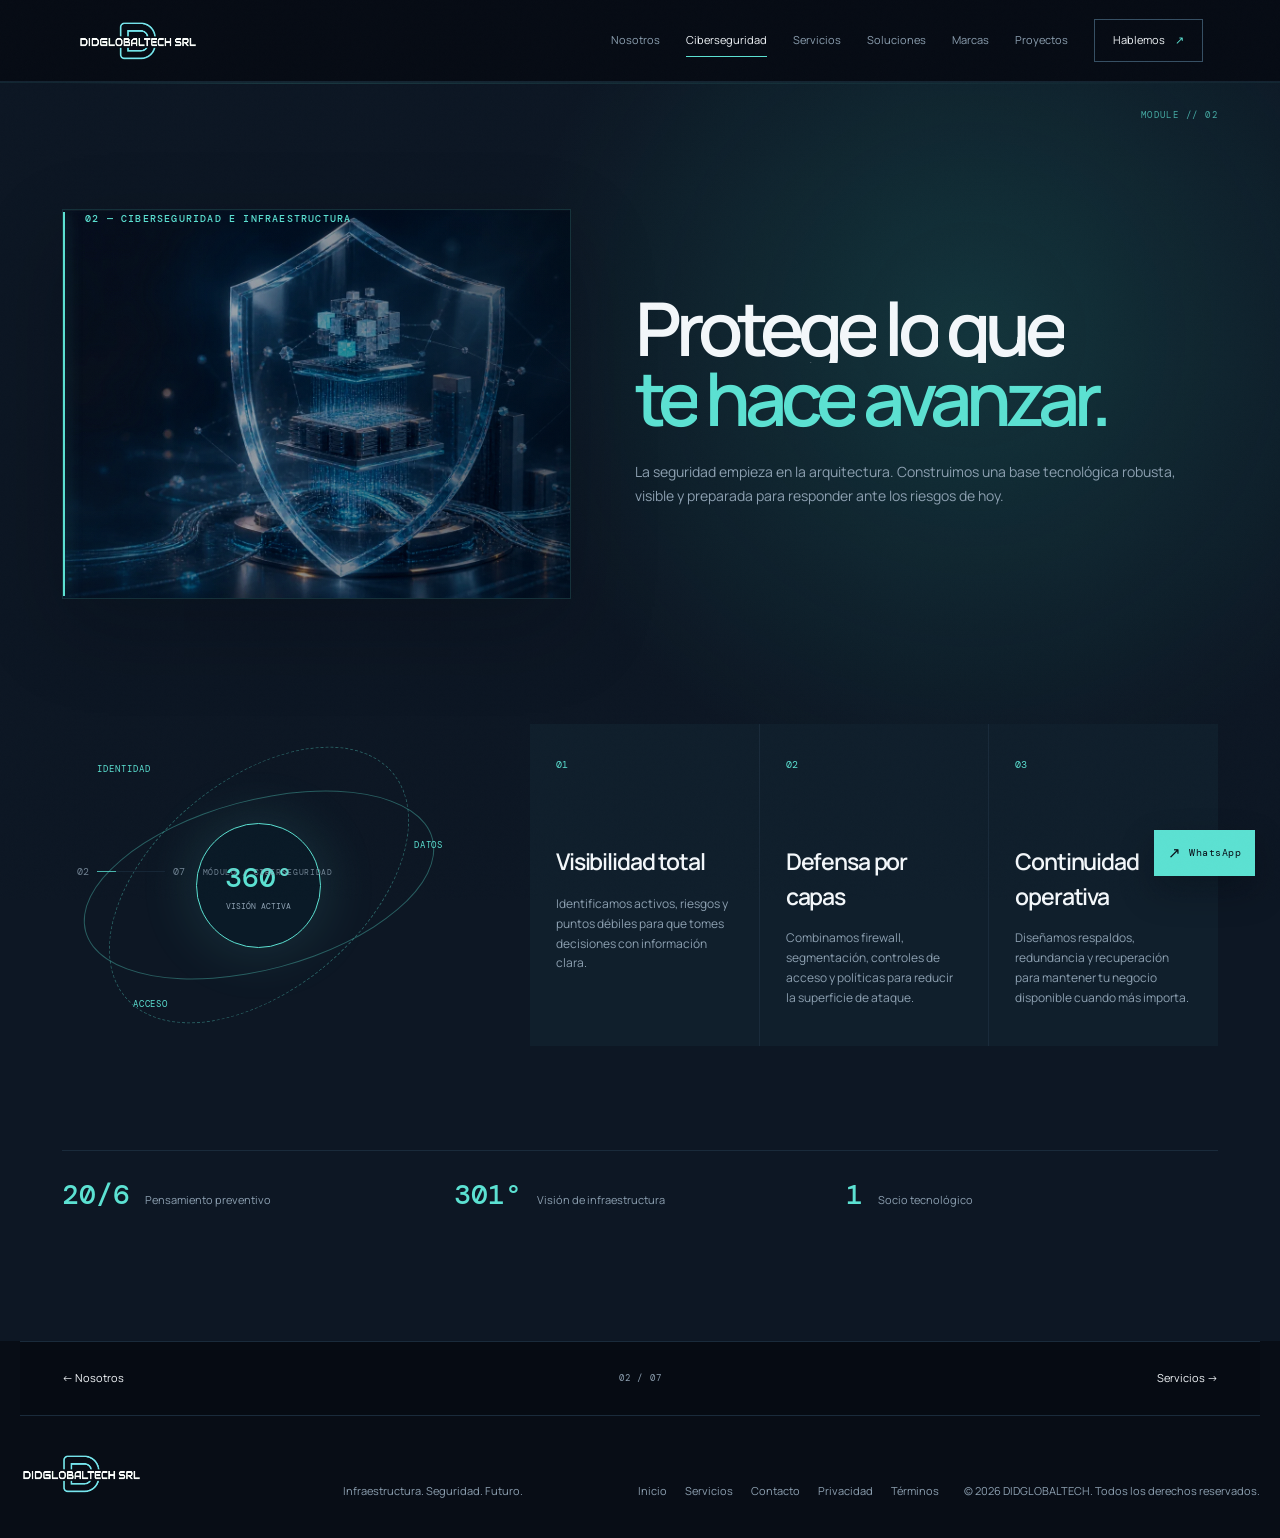
==== commit ee15ee32: "Fix brand wall filters and card alignment" ====
--- a/ciberseguridad.html
+++ b/ciberseguridad.html
@@ -4,11 +4,11 @@
     <meta charset="UTF-8" /><meta name="viewport" content="width=device-width, initial-scale=1.0" /><meta name="theme-color" content="#080d16" />
     <meta name="description" content="Ciberseguridad e infraestructura preparada para responder." /><title>Ciberseguridad — DIDGLOBALTECH</title>
     <link rel="icon" href="assets/didglobaltech-logo-dark.png" /><link rel="preconnect" href="https://fonts.googleapis.com" /><link rel="preconnect" href="https://fonts.gstatic.com" crossorigin /><link href="https://fonts.googleapis.com/css2?family=DM+Mono:wght@400;500&family=Manrope:wght@400;500;600;700;800&display=swap" rel="stylesheet" />
-    <link rel="stylesheet" href="styles.css?v=20260813-4" /><link rel="stylesheet" href="premium.css?v=20260813-14" />
+    <link rel="stylesheet" href="styles.css?v=20260813-4" /><link rel="stylesheet" href="premium.css?v=20260813-15" />
   </head>
   <body class="module-page"><a class="skip-link" href="#contenido">Saltar al contenido</a><div class="transition-curtain" aria-hidden="true"></div><div class="site-shell">
     <header class="topbar"><a class="brand" href="index.html" aria-label="Ir al inicio"><img src="assets/didglobaltech-logo-dark.png" alt="DIDGLOBALTECH SRL" /></a><button class="menu-toggle" aria-expanded="false" aria-controls="main-nav"><span></span><span></span><span></span><b>Menú</b></button><nav id="main-nav" aria-label="Navegación principal"><a href="nosotros.html">Nosotros</a><a href="ciberseguridad.html">Ciberseguridad</a><a href="servicios.html">Servicios</a><a href="soluciones.html">Soluciones</a><a href="marcas.html">Marcas</a><a href="proyectos.html">Proyectos</a><a class="nav-cta" href="contacto.html">Hablemos <span>↗</span></a></nav></header>
     <main id="contenido"><section class="security page-section" id="ciberseguridad" data-section="02"><div class="section-intro reveal"><span class="section-index">02 — Ciberseguridad e infraestructura</span><div><h1 class="page-heading">Protege lo que<br /><em>te hace avanzar.</em></h1><p>La seguridad empieza en la arquitectura. Construimos una base tecnológica robusta, visible y preparada para responder ante los riesgos de hoy.</p></div></div><div class="security-layout"><div class="security-orbit" aria-hidden="true"><div class="security-ring ring-a"></div><div class="security-ring ring-b"></div><div class="security-core"><strong>360°</strong><small>VISIÓN ACTIVA</small></div><span class="orbit-label label-a">IDENTIDAD</span><span class="orbit-label label-b">DATOS</span><span class="orbit-label label-c">ACCESO</span></div><div class="security-cards"><article class="security-card reveal"><span>01</span><h2>Visibilidad total</h2><p>Identificamos activos, riesgos y puntos débiles para que tomes decisiones con información clara.</p></article><article class="security-card reveal reveal-delay"><span>02</span><h2>Defensa por capas</h2><p>Combinamos firewall, segmentación, controles de acceso y políticas para reducir la superficie de ataque.</p></article><article class="security-card reveal reveal-delay-2"><span>03</span><h2>Continuidad operativa</h2><p>Diseñamos respaldos, redundancia y recuperación para mantener tu negocio disponible cuando más importa.</p></article></div></div><div class="security-stats"><div><strong>24/7</strong><span>Pensamiento preventivo</span></div><div><strong>360°</strong><span>Visión de infraestructura</span></div><div><strong>1</strong><span>Socio tecnológico</span></div></div></section><nav class="module-page-nav" aria-label="Navegar módulos"><a href="nosotros.html">← Nosotros</a><span>02 / 07</span><a href="servicios.html">Servicios →</a></nav></main>
     <footer class="footer section-pad"><a class="brand" href="index.html"><img src="assets/didglobaltech-logo-dark.png" alt="DIDGLOBALTECH SRL" /></a><p>Infraestructura. Seguridad. Futuro.</p><div class="footer-links"><a href="index.html">Inicio</a><a href="servicios.html">Servicios</a><a href="contacto.html">Contacto</a></div><small>© 2026 DIDGLOBALTECH. Todos los derechos reservados.</small></footer>
-  </div><div class="page-meter" aria-hidden="true"><span data-meter-current>02</span><i></i><span>07</span><small>MÓDULO / CIBERSEGURIDAD</small></div><script src="script.js?v=20260813-8"></script></body>
+  </div><div class="page-meter" aria-hidden="true"><span data-meter-current>02</span><i></i><span>07</span><small>MÓDULO / CIBERSEGURIDAD</small></div><script src="script.js?v=20260813-9"></script></body>
 </html>
--- a/premium.css
+++ b/premium.css
@@ -943,7 +943,7 @@
   display: flex;
   flex-wrap: wrap;
   gap: 8px;
-  margin: -42px 0 25px;
+  margin: 30px 0 28px;
   padding: 8px;
   border: 1px solid rgba(92, 225, 210, .12);
   background: rgba(13, 23, 36, .72);
@@ -973,6 +973,35 @@
 .filter-bar button:active { transform: translateY(1px); }
 .service-card.filter-hidden,
 .brand-grid > div.filter-hidden { display: none; }
+
+/* The filter sits between the visual intro and the brand wall; it should never cover the artwork. */
+.module-page .filter-bar {
+  position: relative;
+  z-index: 3;
+}
+
+.module-page .brand-grid {
+  margin-top: 0;
+}
+
+/* Brand wall: one baseline, one row height, no decorative vertical offsets. */
+.module-page .brand-grid > div,
+.module-page .brand-grid > div:nth-child(3n + 2) {
+  min-height: 136px;
+  height: 136px;
+  transform: none;
+}
+
+.module-page .brand-grid > div:hover,
+.module-page .brand-grid > div:focus-within,
+.module-page .brand-grid > div:nth-child(3n + 2):hover,
+.module-page .brand-grid > div:nth-child(3n + 2):focus-within {
+  transform: translateY(-5px);
+}
+
+.module-page .brand-grid img {
+  height: 48px;
+}
 
 .process-panel {
   display: grid;
@@ -1130,7 +1159,7 @@
 .whatsapp-float strong { font: 10px "DM Mono", monospace; letter-spacing: .05em; }
 
 @media (max-width: 900px) {
-  .filter-bar { margin: -22px 0 22px; overflow-x: auto; flex-wrap: nowrap; scrollbar-width: thin; }
+  .filter-bar { margin: 24px 0 22px; overflow-x: auto; flex-wrap: nowrap; scrollbar-width: thin; }
   .filter-bar button { flex: 0 0 auto; white-space: nowrap; }
   .process-panel { grid-template-columns: 1fr; gap: 27px; margin-top: 65px; padding: 26px 20px; }
   .process-track { grid-template-columns: repeat(2, 1fr); }
@@ -1413,8 +1442,9 @@
 }
 
 @media (max-width: 900px) {
-  .module-page .brand-grid > div { min-height: 136px; }
-  .module-page .brand-grid img { width: min(138px, 88%); height: 48px; }
+  .module-page .brand-grid > div,
+  .module-page .brand-grid > div:nth-child(3n + 2) { min-height: 124px; height: 124px; }
+  .module-page .brand-grid img { width: min(138px, 88%); height: 44px; }
 }
 
 /* The animated network projects its focal point at x=.71 / y=.52.
@@ -1496,3 +1526,32 @@
     animation: none;
   }
 }
+
+/* Final brand wall alignment: keep every card on the same baseline and compact the density. */
+.module-page .brand-grid > div,
+.module-page .brand-grid > div:nth-child(3n + 2) {
+  min-height: 136px;
+  height: 136px;
+  transform: none;
+}
+
+.module-page .brand-grid > div:hover,
+.module-page .brand-grid > div:focus-within,
+.module-page .brand-grid > div:nth-child(3n + 2):hover,
+.module-page .brand-grid > div:nth-child(3n + 2):focus-within {
+  transform: translateY(-5px);
+}
+
+.module-page .brand-grid img {
+  height: 48px;
+}
+
+@media (max-width: 900px) {
+  .module-page .brand-grid > div,
+  .module-page .brand-grid > div:nth-child(3n + 2) {
+    min-height: 124px;
+    height: 124px;
+  }
+
+  .module-page .brand-grid img { height: 44px; }
+}
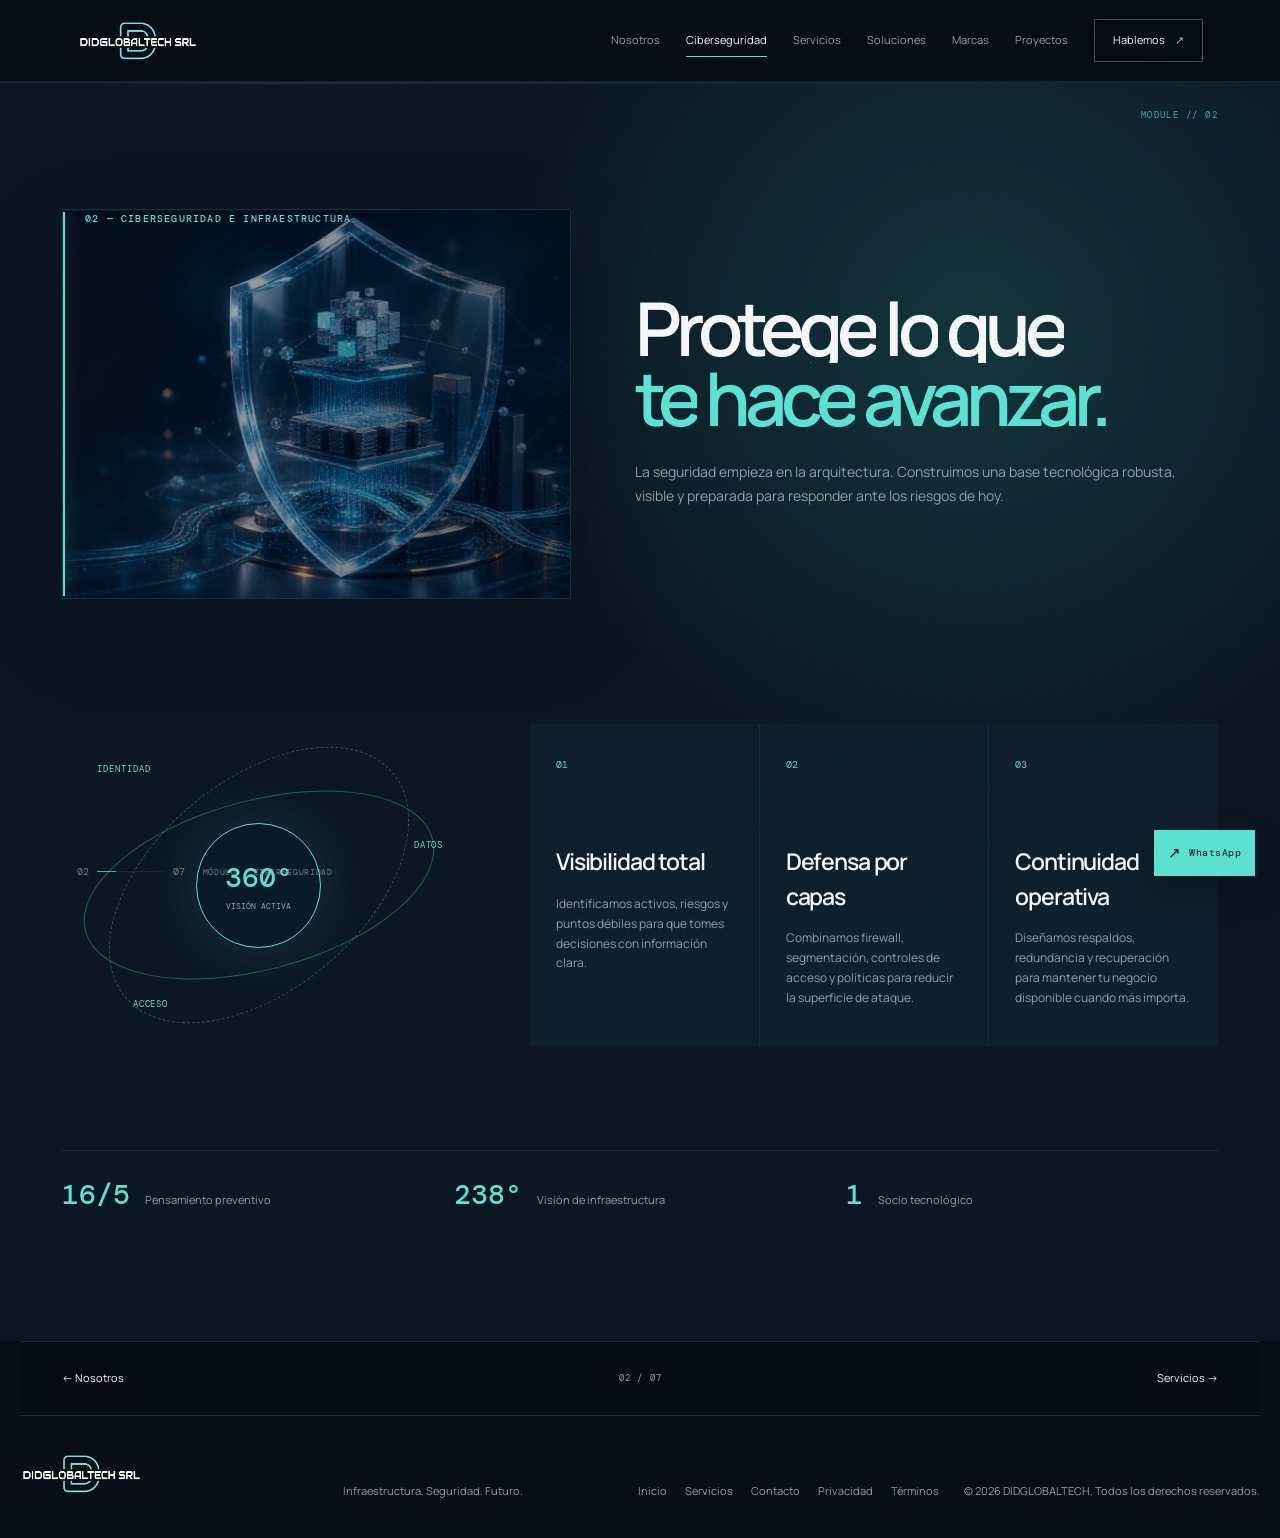
==== commit 8c74910f: "Remove page transition effect" ====
--- a/ciberseguridad.html
+++ b/ciberseguridad.html
@@ -4,11 +4,11 @@
     <meta charset="UTF-8" /><meta name="viewport" content="width=device-width, initial-scale=1.0" /><meta name="theme-color" content="#080d16" />
     <meta name="description" content="Ciberseguridad e infraestructura preparada para responder." /><title>Ciberseguridad — DIDGLOBALTECH</title>
     <link rel="icon" href="assets/didglobaltech-logo-dark.png" /><link rel="preconnect" href="https://fonts.googleapis.com" /><link rel="preconnect" href="https://fonts.gstatic.com" crossorigin /><link href="https://fonts.googleapis.com/css2?family=DM+Mono:wght@400;500&family=Manrope:wght@400;500;600;700;800&display=swap" rel="stylesheet" />
-    <link rel="stylesheet" href="styles.css?v=20260813-4" /><link rel="stylesheet" href="premium.css?v=20260813-15" />
+    <link rel="stylesheet" href="styles.css?v=20260813-4" /><link rel="stylesheet" href="premium.css?v=20260813-16" />
   </head>
-  <body class="module-page"><a class="skip-link" href="#contenido">Saltar al contenido</a><div class="transition-curtain" aria-hidden="true"></div><div class="site-shell">
+  <body class="module-page"><a class="skip-link" href="#contenido">Saltar al contenido</a><div class="site-shell">
     <header class="topbar"><a class="brand" href="index.html" aria-label="Ir al inicio"><img src="assets/didglobaltech-logo-dark.png" alt="DIDGLOBALTECH SRL" /></a><button class="menu-toggle" aria-expanded="false" aria-controls="main-nav"><span></span><span></span><span></span><b>Menú</b></button><nav id="main-nav" aria-label="Navegación principal"><a href="nosotros.html">Nosotros</a><a href="ciberseguridad.html">Ciberseguridad</a><a href="servicios.html">Servicios</a><a href="soluciones.html">Soluciones</a><a href="marcas.html">Marcas</a><a href="proyectos.html">Proyectos</a><a class="nav-cta" href="contacto.html">Hablemos <span>↗</span></a></nav></header>
     <main id="contenido"><section class="security page-section" id="ciberseguridad" data-section="02"><div class="section-intro reveal"><span class="section-index">02 — Ciberseguridad e infraestructura</span><div><h1 class="page-heading">Protege lo que<br /><em>te hace avanzar.</em></h1><p>La seguridad empieza en la arquitectura. Construimos una base tecnológica robusta, visible y preparada para responder ante los riesgos de hoy.</p></div></div><div class="security-layout"><div class="security-orbit" aria-hidden="true"><div class="security-ring ring-a"></div><div class="security-ring ring-b"></div><div class="security-core"><strong>360°</strong><small>VISIÓN ACTIVA</small></div><span class="orbit-label label-a">IDENTIDAD</span><span class="orbit-label label-b">DATOS</span><span class="orbit-label label-c">ACCESO</span></div><div class="security-cards"><article class="security-card reveal"><span>01</span><h2>Visibilidad total</h2><p>Identificamos activos, riesgos y puntos débiles para que tomes decisiones con información clara.</p></article><article class="security-card reveal reveal-delay"><span>02</span><h2>Defensa por capas</h2><p>Combinamos firewall, segmentación, controles de acceso y políticas para reducir la superficie de ataque.</p></article><article class="security-card reveal reveal-delay-2"><span>03</span><h2>Continuidad operativa</h2><p>Diseñamos respaldos, redundancia y recuperación para mantener tu negocio disponible cuando más importa.</p></article></div></div><div class="security-stats"><div><strong>24/7</strong><span>Pensamiento preventivo</span></div><div><strong>360°</strong><span>Visión de infraestructura</span></div><div><strong>1</strong><span>Socio tecnológico</span></div></div></section><nav class="module-page-nav" aria-label="Navegar módulos"><a href="nosotros.html">← Nosotros</a><span>02 / 07</span><a href="servicios.html">Servicios →</a></nav></main>
     <footer class="footer section-pad"><a class="brand" href="index.html"><img src="assets/didglobaltech-logo-dark.png" alt="DIDGLOBALTECH SRL" /></a><p>Infraestructura. Seguridad. Futuro.</p><div class="footer-links"><a href="index.html">Inicio</a><a href="servicios.html">Servicios</a><a href="contacto.html">Contacto</a></div><small>© 2026 DIDGLOBALTECH. Todos los derechos reservados.</small></footer>
-  </div><div class="page-meter" aria-hidden="true"><span data-meter-current>02</span><i></i><span>07</span><small>MÓDULO / CIBERSEGURIDAD</small></div><script src="script.js?v=20260813-9"></script></body>
+  </div><div class="page-meter" aria-hidden="true"><span data-meter-current>02</span><i></i><span>07</span><small>MÓDULO / CIBERSEGURIDAD</small></div><script src="script.js?v=20260813-10"></script></body>
 </html>
--- a/premium.css
+++ b/premium.css
@@ -643,16 +643,6 @@
   transition: width .18s ease-out;
 }
 
-body.is-navigating {
-  overflow: hidden;
-}
-
-.transition-curtain.route-exit {
-  transform: scaleY(0);
-  transform-origin: bottom;
-  animation: route-exit .28s cubic-bezier(.76, 0, .24, 1) forwards;
-}
-
 body[data-page="nosotros"] .about {
   background: radial-gradient(circle at 22% 12%, rgba(56, 144, 150, .16), transparent 32%), var(--bg);
 }
@@ -732,11 +722,6 @@
 
 .contact-form .button {
   margin-top: 16px;
-}
-
-@keyframes route-exit {
-  0% { transform: scaleY(0); transform-origin: bottom; }
-  100% { transform: scaleY(1); transform-origin: bottom; }
 }
 
 @keyframes module-arrive {
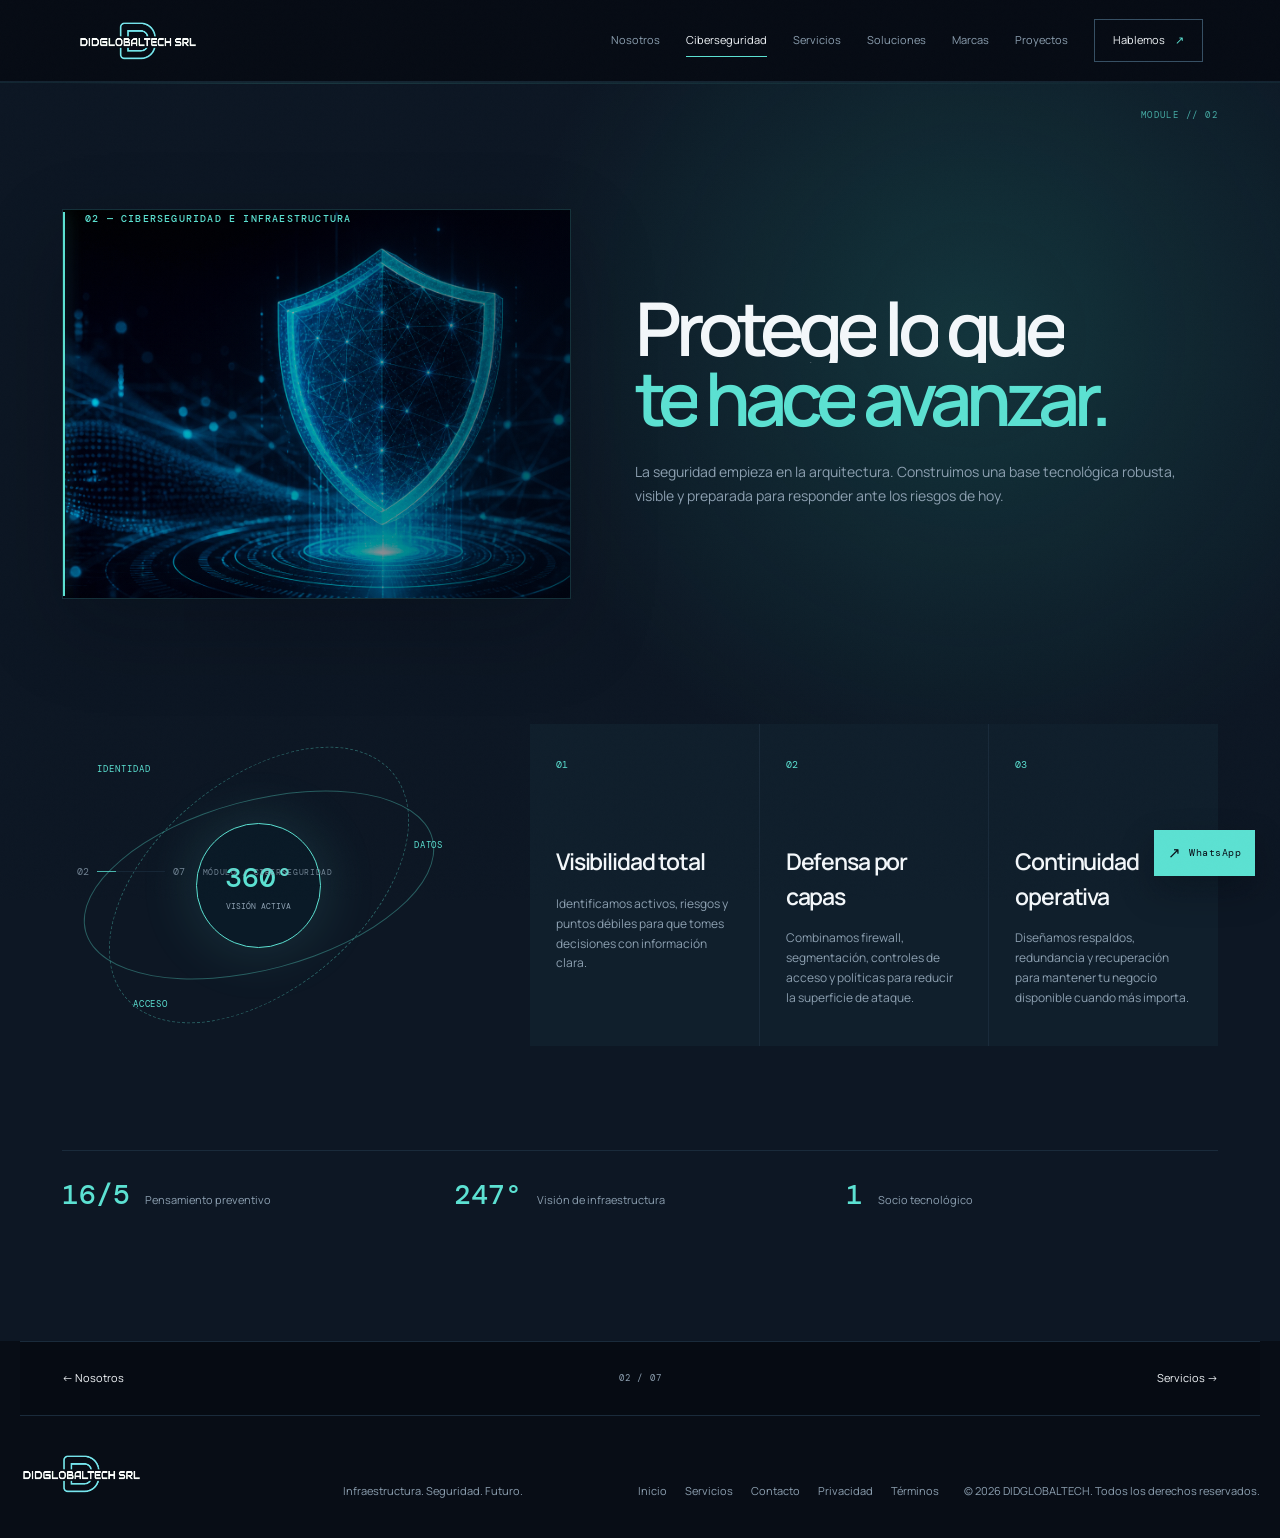
==== commit e61a8628: "Use original imagery across modules" ====
--- a/ciberseguridad.html
+++ b/ciberseguridad.html
@@ -4,11 +4,11 @@
     <meta charset="UTF-8" /><meta name="viewport" content="width=device-width, initial-scale=1.0" /><meta name="theme-color" content="#080d16" />
     <meta name="description" content="Ciberseguridad e infraestructura preparada para responder." /><title>Ciberseguridad — DIDGLOBALTECH</title>
     <link rel="icon" href="assets/didglobaltech-logo-dark.png" /><link rel="preconnect" href="https://fonts.googleapis.com" /><link rel="preconnect" href="https://fonts.gstatic.com" crossorigin /><link href="https://fonts.googleapis.com/css2?family=DM+Mono:wght@400;500&family=Manrope:wght@400;500;600;700;800&display=swap" rel="stylesheet" />
-    <link rel="stylesheet" href="styles.css?v=20260813-4" /><link rel="stylesheet" href="premium.css?v=20260813-16" />
+    <link rel="stylesheet" href="styles.css?v=20260813-4" /><link rel="stylesheet" href="premium.css?v=20260813-17" />
   </head>
   <body class="module-page"><a class="skip-link" href="#contenido">Saltar al contenido</a><div class="site-shell">
     <header class="topbar"><a class="brand" href="index.html" aria-label="Ir al inicio"><img src="assets/didglobaltech-logo-dark.png" alt="DIDGLOBALTECH SRL" /></a><button class="menu-toggle" aria-expanded="false" aria-controls="main-nav"><span></span><span></span><span></span><b>Menú</b></button><nav id="main-nav" aria-label="Navegación principal"><a href="nosotros.html">Nosotros</a><a href="ciberseguridad.html">Ciberseguridad</a><a href="servicios.html">Servicios</a><a href="soluciones.html">Soluciones</a><a href="marcas.html">Marcas</a><a href="proyectos.html">Proyectos</a><a class="nav-cta" href="contacto.html">Hablemos <span>↗</span></a></nav></header>
     <main id="contenido"><section class="security page-section" id="ciberseguridad" data-section="02"><div class="section-intro reveal"><span class="section-index">02 — Ciberseguridad e infraestructura</span><div><h1 class="page-heading">Protege lo que<br /><em>te hace avanzar.</em></h1><p>La seguridad empieza en la arquitectura. Construimos una base tecnológica robusta, visible y preparada para responder ante los riesgos de hoy.</p></div></div><div class="security-layout"><div class="security-orbit" aria-hidden="true"><div class="security-ring ring-a"></div><div class="security-ring ring-b"></div><div class="security-core"><strong>360°</strong><small>VISIÓN ACTIVA</small></div><span class="orbit-label label-a">IDENTIDAD</span><span class="orbit-label label-b">DATOS</span><span class="orbit-label label-c">ACCESO</span></div><div class="security-cards"><article class="security-card reveal"><span>01</span><h2>Visibilidad total</h2><p>Identificamos activos, riesgos y puntos débiles para que tomes decisiones con información clara.</p></article><article class="security-card reveal reveal-delay"><span>02</span><h2>Defensa por capas</h2><p>Combinamos firewall, segmentación, controles de acceso y políticas para reducir la superficie de ataque.</p></article><article class="security-card reveal reveal-delay-2"><span>03</span><h2>Continuidad operativa</h2><p>Diseñamos respaldos, redundancia y recuperación para mantener tu negocio disponible cuando más importa.</p></article></div></div><div class="security-stats"><div><strong>24/7</strong><span>Pensamiento preventivo</span></div><div><strong>360°</strong><span>Visión de infraestructura</span></div><div><strong>1</strong><span>Socio tecnológico</span></div></div></section><nav class="module-page-nav" aria-label="Navegar módulos"><a href="nosotros.html">← Nosotros</a><span>02 / 07</span><a href="servicios.html">Servicios →</a></nav></main>
     <footer class="footer section-pad"><a class="brand" href="index.html"><img src="assets/didglobaltech-logo-dark.png" alt="DIDGLOBALTECH SRL" /></a><p>Infraestructura. Seguridad. Futuro.</p><div class="footer-links"><a href="index.html">Inicio</a><a href="servicios.html">Servicios</a><a href="contacto.html">Contacto</a></div><small>© 2026 DIDGLOBALTECH. Todos los derechos reservados.</small></footer>
-  </div><div class="page-meter" aria-hidden="true"><span data-meter-current>02</span><i></i><span>07</span><small>MÓDULO / CIBERSEGURIDAD</small></div><script src="script.js?v=20260813-10"></script></body>
+  </div><div class="page-meter" aria-hidden="true"><span data-meter-current>02</span><i></i><span>07</span><small>MÓDULO / CIBERSEGURIDAD</small></div><script src="script.js?v=20260813-11"></script></body>
 </html>
--- a/premium.css
+++ b/premium.css
@@ -892,36 +892,36 @@
 }
 
 /* Final additions: richer imagery, discovery tools and conversion details. */
-body[data-page="nosotros"] { --module-intro-image: url("assets/visual-operations-v2.webp"); }
-body[data-page="ciberseguridad"] { --module-intro-image: url("assets/visual-security-v2.webp"); }
-body[data-page="servicios"] { --module-intro-image: url("assets/visual-network-v2.webp"); }
-body[data-page="soluciones"] { --module-intro-image: url("assets/visual-operations-v2.webp"); }
-body[data-page="marcas"] { --module-intro-image: url("assets/visual-security-v2.webp"); }
-body[data-page="proyectos"] { --module-intro-image: url("assets/visual-datacenter-v2.webp"); }
-
-.module-card:nth-child(1) { --module-image: url("assets/visual-operations-v2.webp"); }
-.module-card:nth-child(2) { --module-image: url("assets/visual-security-v2.webp"); }
-.module-card:nth-child(3) { --module-image: url("assets/visual-network-v2.webp"); }
-.module-card:nth-child(4) { --module-image: url("assets/visual-operations-v2.webp"); }
-.module-card:nth-child(5) { --module-image: url("assets/visual-security-v2.webp"); }
-.module-card:nth-child(6) { --module-image: url("assets/visual-datacenter-v2.webp"); }
-.module-card:nth-child(7) { --module-image: url("assets/visual-security-v2.webp"); }
-
-.project-card:nth-child(1) { --project-image: url("assets/visual-network-v2.webp"); }
-.project-card:nth-child(2) { --project-image: url("assets/visual-operations-v2.webp"); }
-.project-card:nth-child(3) { --project-image: url("assets/visual-security-v2.webp"); }
-.project-card:nth-child(4) { --project-image: url("assets/visual-datacenter-v2.webp"); }
+body[data-page="nosotros"] { --module-intro-image: url("assets/infrastructure-control.png"); }
+body[data-page="ciberseguridad"] { --module-intro-image: url("assets/service-security.png"); }
+body[data-page="servicios"] { --module-intro-image: url("assets/service-cctv.png"); }
+body[data-page="soluciones"] { --module-intro-image: url("assets/service-platforms.png"); }
+body[data-page="marcas"] { --module-intro-image: url("assets/service-network.png"); }
+body[data-page="proyectos"] { --module-intro-image: url("assets/service-management.png"); }
+
+.module-card:nth-child(1) { --module-image: url("assets/infrastructure-control.png"); }
+.module-card:nth-child(2) { --module-image: url("assets/service-security.png"); }
+.module-card:nth-child(3) { --module-image: url("assets/service-cctv.png"); }
+.module-card:nth-child(4) { --module-image: url("assets/service-platforms.png"); }
+.module-card:nth-child(5) { --module-image: url("assets/service-network.png"); }
+.module-card:nth-child(6) { --module-image: url("assets/service-management.png"); }
+.module-card:nth-child(7) { --module-image: url("assets/service-consulting.png"); }
+
+.project-card:nth-child(1) { --project-image: url("assets/service-network.png"); }
+.project-card:nth-child(2) { --project-image: url("assets/service-electronic-security.png"); }
+.project-card:nth-child(3) { --project-image: url("assets/service-platforms.png"); }
+.project-card:nth-child(4) { --project-image: url("assets/service-management.png"); }
 
 .solution-image {
-  background-image: linear-gradient(0deg, rgba(8, 13, 22, .88), rgba(8, 13, 22, .1)), url("assets/visual-network-v2.webp");
+  background-image: linear-gradient(0deg, rgba(8, 13, 22, .88), rgba(8, 13, 22, .1)), url("assets/service-network.png");
 }
 
 .tile-security {
-  background-image: linear-gradient(0deg, rgba(8, 13, 22, .9), rgba(8, 13, 22, .05)), url("assets/visual-security-v2.webp");
+  background-image: linear-gradient(0deg, rgba(8, 13, 22, .9), rgba(8, 13, 22, .05)), url("assets/service-security.png");
 }
 
 .tile-infrastructure {
-  background-image: linear-gradient(0deg, rgba(8, 13, 22, .9), rgba(8, 13, 22, .05)), url("assets/visual-network-v2.webp");
+  background-image: linear-gradient(0deg, rgba(8, 13, 22, .9), rgba(8, 13, 22, .05)), url("assets/infrastructure-control.png");
 }
 
 .filter-bar {
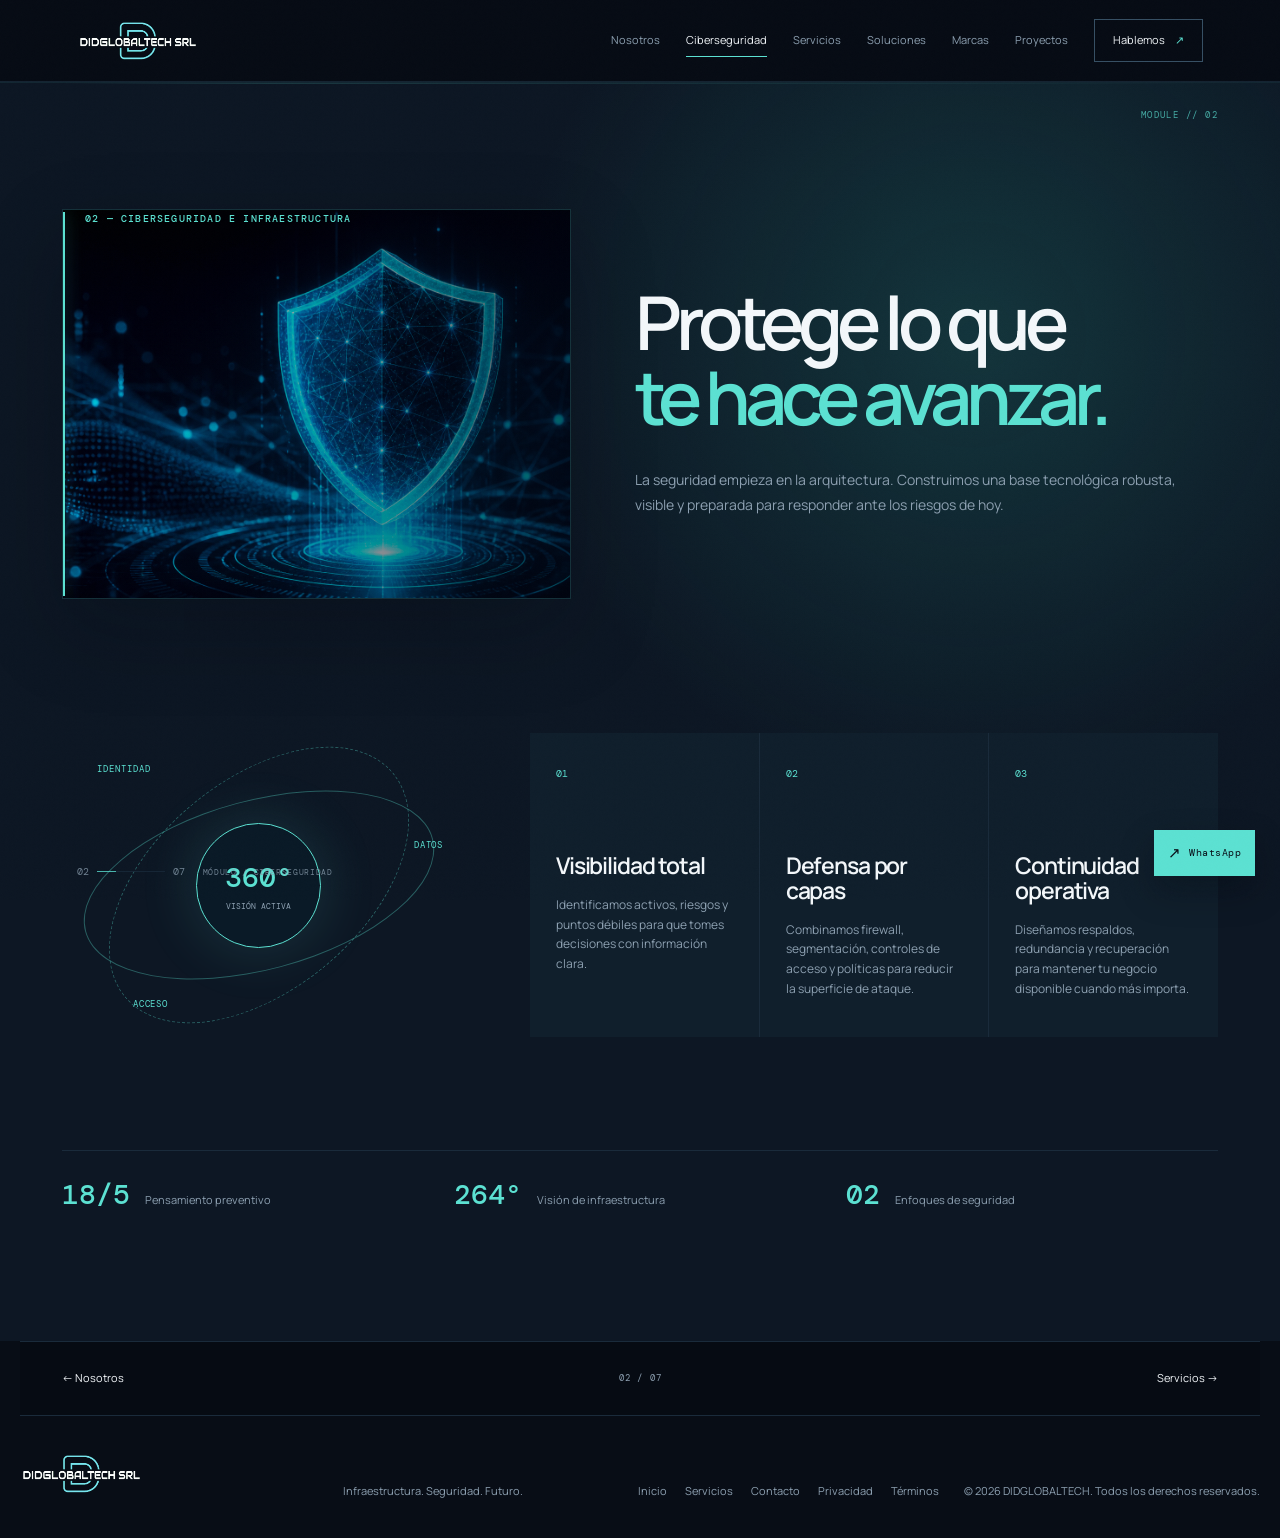
==== commit d5cc0162: "Polish security copy and typography" ====
--- a/ciberseguridad.html
+++ b/ciberseguridad.html
@@ -4,11 +4,11 @@
     <meta charset="UTF-8" /><meta name="viewport" content="width=device-width, initial-scale=1.0" /><meta name="theme-color" content="#080d16" />
     <meta name="description" content="Ciberseguridad e infraestructura preparada para responder." /><title>Ciberseguridad — DIDGLOBALTECH</title>
     <link rel="icon" href="assets/didglobaltech-logo-dark.png" /><link rel="preconnect" href="https://fonts.googleapis.com" /><link rel="preconnect" href="https://fonts.gstatic.com" crossorigin /><link href="https://fonts.googleapis.com/css2?family=DM+Mono:wght@400;500&family=Manrope:wght@400;500;600;700;800&display=swap" rel="stylesheet" />
-    <link rel="stylesheet" href="styles.css?v=20260813-4" /><link rel="stylesheet" href="premium.css?v=20260813-17" />
+    <link rel="stylesheet" href="styles.css?v=20260813-4" /><link rel="stylesheet" href="premium.css?v=20260813-18" />
   </head>
   <body class="module-page"><a class="skip-link" href="#contenido">Saltar al contenido</a><div class="site-shell">
     <header class="topbar"><a class="brand" href="index.html" aria-label="Ir al inicio"><img src="assets/didglobaltech-logo-dark.png" alt="DIDGLOBALTECH SRL" /></a><button class="menu-toggle" aria-expanded="false" aria-controls="main-nav"><span></span><span></span><span></span><b>Menú</b></button><nav id="main-nav" aria-label="Navegación principal"><a href="nosotros.html">Nosotros</a><a href="ciberseguridad.html">Ciberseguridad</a><a href="servicios.html">Servicios</a><a href="soluciones.html">Soluciones</a><a href="marcas.html">Marcas</a><a href="proyectos.html">Proyectos</a><a class="nav-cta" href="contacto.html">Hablemos <span>↗</span></a></nav></header>
-    <main id="contenido"><section class="security page-section" id="ciberseguridad" data-section="02"><div class="section-intro reveal"><span class="section-index">02 — Ciberseguridad e infraestructura</span><div><h1 class="page-heading">Protege lo que<br /><em>te hace avanzar.</em></h1><p>La seguridad empieza en la arquitectura. Construimos una base tecnológica robusta, visible y preparada para responder ante los riesgos de hoy.</p></div></div><div class="security-layout"><div class="security-orbit" aria-hidden="true"><div class="security-ring ring-a"></div><div class="security-ring ring-b"></div><div class="security-core"><strong>360°</strong><small>VISIÓN ACTIVA</small></div><span class="orbit-label label-a">IDENTIDAD</span><span class="orbit-label label-b">DATOS</span><span class="orbit-label label-c">ACCESO</span></div><div class="security-cards"><article class="security-card reveal"><span>01</span><h2>Visibilidad total</h2><p>Identificamos activos, riesgos y puntos débiles para que tomes decisiones con información clara.</p></article><article class="security-card reveal reveal-delay"><span>02</span><h2>Defensa por capas</h2><p>Combinamos firewall, segmentación, controles de acceso y políticas para reducir la superficie de ataque.</p></article><article class="security-card reveal reveal-delay-2"><span>03</span><h2>Continuidad operativa</h2><p>Diseñamos respaldos, redundancia y recuperación para mantener tu negocio disponible cuando más importa.</p></article></div></div><div class="security-stats"><div><strong>24/7</strong><span>Pensamiento preventivo</span></div><div><strong>360°</strong><span>Visión de infraestructura</span></div><div><strong>1</strong><span>Socio tecnológico</span></div></div></section><nav class="module-page-nav" aria-label="Navegar módulos"><a href="nosotros.html">← Nosotros</a><span>02 / 07</span><a href="servicios.html">Servicios →</a></nav></main>
+    <main id="contenido"><section class="security page-section" id="ciberseguridad" data-section="02"><div class="section-intro reveal"><span class="section-index">02 — Ciberseguridad e infraestructura</span><div><h1 class="page-heading">Protege lo que<br /><em>te hace avanzar.</em></h1><p>La seguridad empieza en la arquitectura. Construimos una base tecnológica robusta, visible y preparada para responder ante los riesgos de hoy.</p></div></div><div class="security-layout"><div class="security-orbit" aria-hidden="true"><div class="security-ring ring-a"></div><div class="security-ring ring-b"></div><div class="security-core"><strong>360°</strong><small>VISIÓN ACTIVA</small></div><span class="orbit-label label-a">IDENTIDAD</span><span class="orbit-label label-b">DATOS</span><span class="orbit-label label-c">ACCESO</span></div><div class="security-cards"><article class="security-card reveal"><span>01</span><h2>Visibilidad total</h2><p>Identificamos activos, riesgos y puntos débiles para que tomes decisiones con información clara.</p></article><article class="security-card reveal reveal-delay"><span>02</span><h2>Defensa por capas</h2><p>Combinamos firewall, segmentación, controles de acceso y políticas para reducir la superficie de ataque.</p></article><article class="security-card reveal reveal-delay-2"><span>03</span><h2>Continuidad operativa</h2><p>Diseñamos respaldos, redundancia y recuperación para mantener tu negocio disponible cuando más importa.</p></article></div></div><div class="security-stats"><div><strong>24/7</strong><span>Pensamiento preventivo</span></div><div><strong>360°</strong><span>Visión de infraestructura</span></div><div><strong>03</strong><span>Enfoques de seguridad</span></div></div></section><nav class="module-page-nav" aria-label="Navegar módulos"><a href="nosotros.html">← Nosotros</a><span>02 / 07</span><a href="servicios.html">Servicios →</a></nav></main>
     <footer class="footer section-pad"><a class="brand" href="index.html"><img src="assets/didglobaltech-logo-dark.png" alt="DIDGLOBALTECH SRL" /></a><p>Infraestructura. Seguridad. Futuro.</p><div class="footer-links"><a href="index.html">Inicio</a><a href="servicios.html">Servicios</a><a href="contacto.html">Contacto</a></div><small>© 2026 DIDGLOBALTECH. Todos los derechos reservados.</small></footer>
   </div><div class="page-meter" aria-hidden="true"><span data-meter-current>02</span><i></i><span>07</span><small>MÓDULO / CIBERSEGURIDAD</small></div><script src="script.js?v=20260813-11"></script></body>
 </html>
--- a/premium.css
+++ b/premium.css
@@ -183,27 +183,44 @@
 
 .hero-actions .button-solid {
   position: relative;
-  overflow: hidden;
+  isolation: isolate;
+  overflow: visible;
 }
 
 .hero-actions .button-solid::before,
 .button-solid::before {
   content: "";
   position: absolute;
-  inset: 0 auto 0 -120%;
-  width: 80%;
-  background: linear-gradient(105deg, transparent, rgba(255, 255, 255, .38), transparent);
-  transform: skewX(-18deg);
-  transition: left .65s ease;
+  z-index: -1;
+  inset: 5px -5px -5px 5px;
+  border: 1px solid rgba(92, 225, 210, .35);
+  opacity: 0;
+  transform: translate(0, 0);
+  transition: opacity .25s ease, transform .25s cubic-bezier(.2, .7, .2, 1);
 }
 
 .hero-actions .button-solid:hover::before,
 .button-solid:hover::before {
-  left: 130%;
+  opacity: 1;
+  transform: translate(4px, 4px);
 }
 
 .button-solid {
   position: relative;
+}
+
+.button-solid span {
+  display: inline-block;
+  transition: transform .25s cubic-bezier(.2, .7, .2, 1);
+}
+
+.button-solid:hover span {
+  transform: translate(3px, -3px);
+}
+
+.button-solid:focus-visible {
+  outline: 2px solid var(--paper);
+  outline-offset: 4px;
 }
 
 /* Spotlight borders make the dense service grid feel less like nine identical boxes. */
@@ -542,6 +559,15 @@
 .module-card:nth-child(4) { --module-image: url("assets/service-platforms.png"); }
 .module-card:nth-child(5) { --module-image: url("assets/brand-fortinet.webp"); }
 .module-card:nth-child(6) { --module-image: url("assets/service-management.png"); }
+
+/* Empty grid tracks should reveal the page atmosphere, never a gray placeholder block. */
+.module-directory-grid {
+  background: transparent;
+}
+
+.module-card {
+  border: 1px solid rgba(92, 225, 210, .14);
+}
 
 .module-page-nav {
   display: flex;
@@ -1378,6 +1404,22 @@
   box-shadow: 0 26px 70px rgba(1, 8, 16, .25);
 }
 
+/* Filtered brand walls use only the columns they need, so no empty teal tracks remain. */
+.module-page .brand-grid {
+  background: transparent;
+}
+
+@media (min-width: 901px) {
+  .module-page .brand-grid {
+    grid-template-columns: repeat(var(--brand-columns, 5), minmax(0, 1fr));
+  }
+
+  .module-page .brand-grid[data-visible-count="1"] {
+    grid-template-columns: minmax(260px, 320px);
+    justify-content: start;
+  }
+}
+
 .module-page .brand-grid > div {
   min-height: 158px;
   border: 1px solid rgba(92, 225, 210, .1);
@@ -1430,6 +1472,7 @@
   .module-page .brand-grid > div,
   .module-page .brand-grid > div:nth-child(3n + 2) { min-height: 124px; height: 124px; }
   .module-page .brand-grid img { width: min(138px, 88%); height: 44px; }
+  .module-page .brand-grid[data-visible-count="1"] { grid-template-columns: 1fr; }
 }
 
 /* The animated network projects its focal point at x=.71 / y=.52.
@@ -1540,3 +1583,41 @@
 
   .module-page .brand-grid img { height: 44px; }
 }
+
+/* Typography safety pass: preserve descenders during reveals and tight display headings. */
+.hero-copy h1,
+.module-page .section-intro h1,
+.module-page .section-intro h2,
+.module-directory h2,
+.executive-copy h2,
+.solution-copy h2,
+.process-heading h2,
+.case-heading h2,
+.ecosystem-map-copy h2,
+.faq-panel h2,
+.contact-copy h1,
+.legal-content h1 {
+  line-height: 1.01;
+  padding-bottom: .08em;
+}
+
+.image-tile h2,
+.security-card h2,
+.service-card h2,
+.project-card h2,
+.case-study-card h3 {
+  line-height: 1.08;
+  padding-bottom: .08em;
+}
+
+.text-motion .motion-word {
+  clip-path: none;
+  overflow: visible;
+  padding-bottom: .08em;
+  margin-bottom: -.08em;
+}
+
+@keyframes word-rise {
+  0% { opacity: 0; transform: translate3d(0, .68em, 0) rotate(2deg); }
+  100% { opacity: 1; transform: none; }
+}
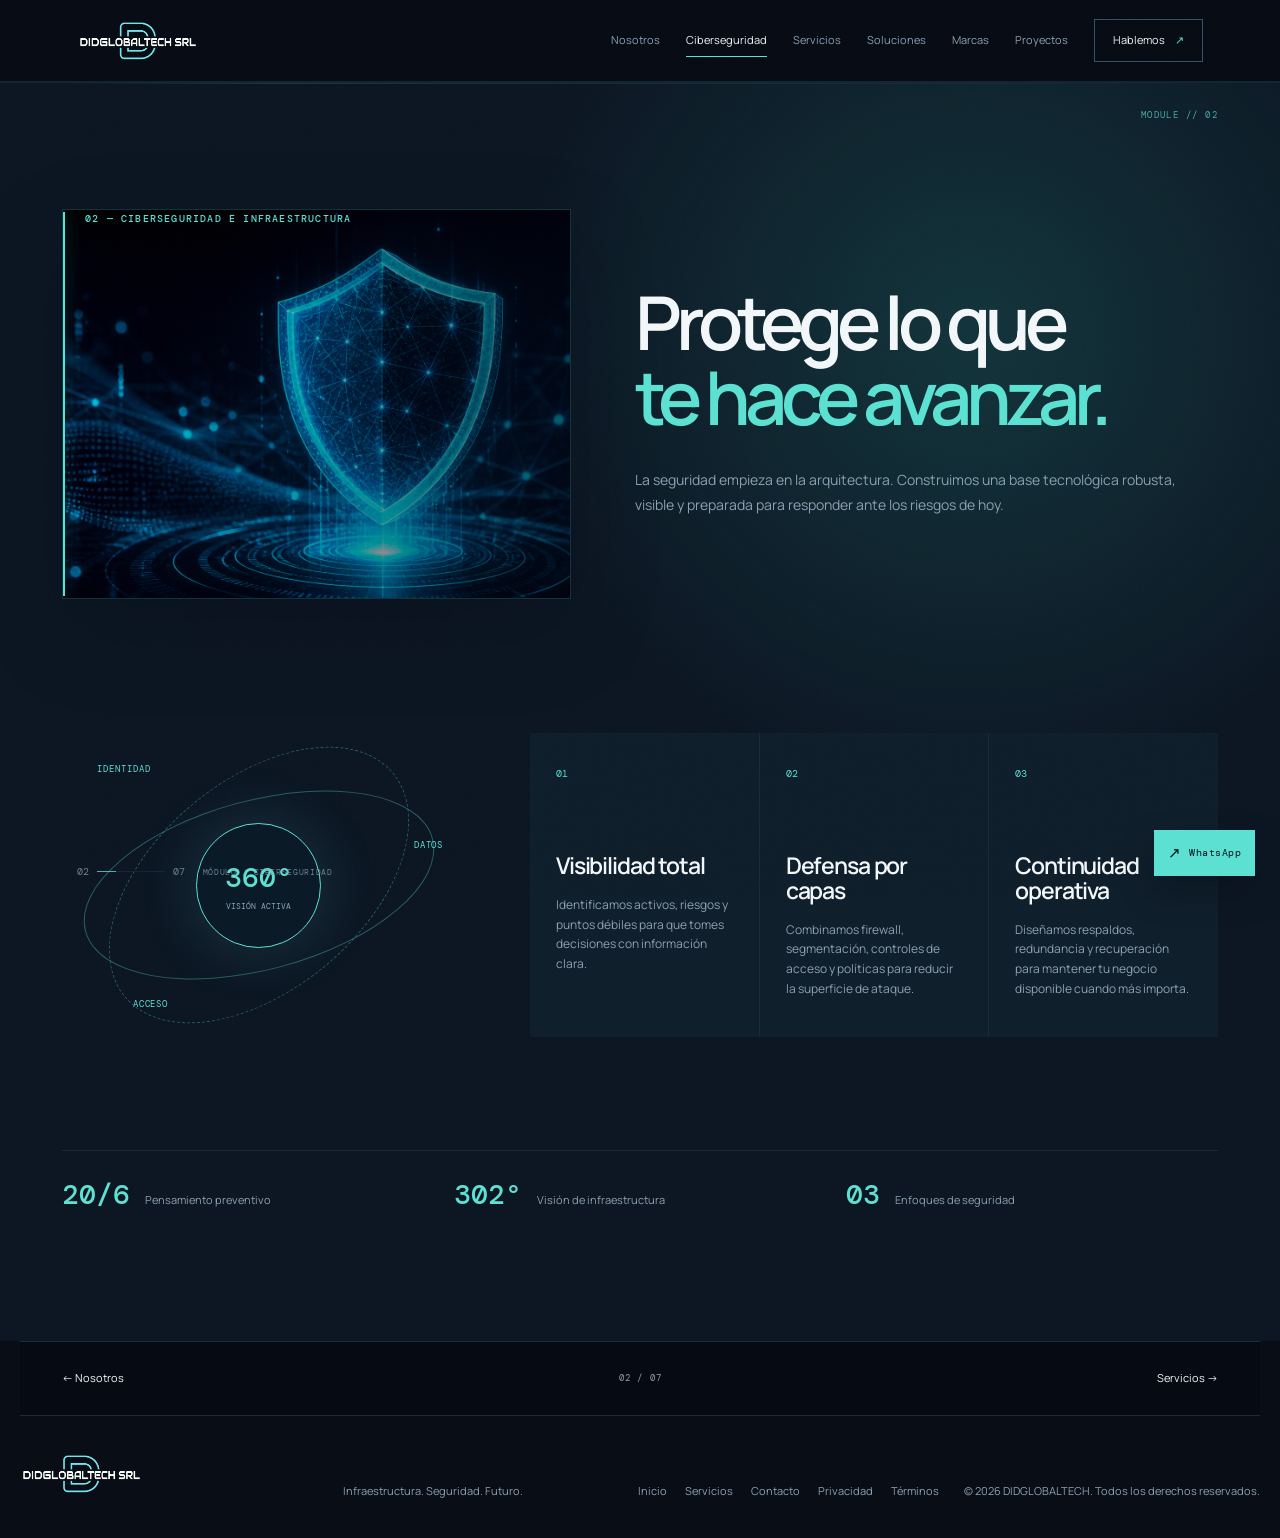
==== commit 27b13b1c: "Remove clipping from heading reveals" ====
--- a/ciberseguridad.html
+++ b/ciberseguridad.html
@@ -4,7 +4,7 @@
     <meta charset="UTF-8" /><meta name="viewport" content="width=device-width, initial-scale=1.0" /><meta name="theme-color" content="#080d16" />
     <meta name="description" content="Ciberseguridad e infraestructura preparada para responder." /><title>Ciberseguridad — DIDGLOBALTECH</title>
     <link rel="icon" href="assets/didglobaltech-logo-dark.png" /><link rel="preconnect" href="https://fonts.googleapis.com" /><link rel="preconnect" href="https://fonts.gstatic.com" crossorigin /><link href="https://fonts.googleapis.com/css2?family=DM+Mono:wght@400;500&family=Manrope:wght@400;500;600;700;800&display=swap" rel="stylesheet" />
-    <link rel="stylesheet" href="styles.css?v=20260813-4" /><link rel="stylesheet" href="premium.css?v=20260813-18" />
+    <link rel="stylesheet" href="styles.css?v=20260813-4" /><link rel="stylesheet" href="premium.css?v=20260813-20" />
   </head>
   <body class="module-page"><a class="skip-link" href="#contenido">Saltar al contenido</a><div class="site-shell">
     <header class="topbar"><a class="brand" href="index.html" aria-label="Ir al inicio"><img src="assets/didglobaltech-logo-dark.png" alt="DIDGLOBALTECH SRL" /></a><button class="menu-toggle" aria-expanded="false" aria-controls="main-nav"><span></span><span></span><span></span><b>Menú</b></button><nav id="main-nav" aria-label="Navegación principal"><a href="nosotros.html">Nosotros</a><a href="ciberseguridad.html">Ciberseguridad</a><a href="servicios.html">Servicios</a><a href="soluciones.html">Soluciones</a><a href="marcas.html">Marcas</a><a href="proyectos.html">Proyectos</a><a class="nav-cta" href="contacto.html">Hablemos <span>↗</span></a></nav></header>
--- a/premium.css
+++ b/premium.css
@@ -1525,7 +1525,6 @@
 .text-motion .motion-word {
   display: inline-block;
   opacity: 0;
-  clip-path: inset(0 0 100% 0);
   transform: translate3d(0, .68em, 0) rotate(2deg);
 }
 
@@ -1540,8 +1539,8 @@
 }
 
 @keyframes word-rise {
-  0% { opacity: 0; clip-path: inset(0 0 100% 0); transform: translate3d(0, .68em, 0) rotate(2deg); }
-  100% { opacity: 1; clip-path: inset(0); transform: none; }
+  0% { opacity: 0; transform: translate3d(0, .68em, 0) rotate(2deg); }
+  100% { opacity: 1; transform: none; }
 }
 
 @media (prefers-reduced-motion: reduce) {
@@ -1611,13 +1610,6 @@
 }
 
 .text-motion .motion-word {
-  clip-path: none;
   overflow: visible;
-  padding-bottom: .08em;
-  margin-bottom: -.08em;
-}
-
-@keyframes word-rise {
-  0% { opacity: 0; transform: translate3d(0, .68em, 0) rotate(2deg); }
-  100% { opacity: 1; transform: none; }
-}
+  line-height: inherit;
+}
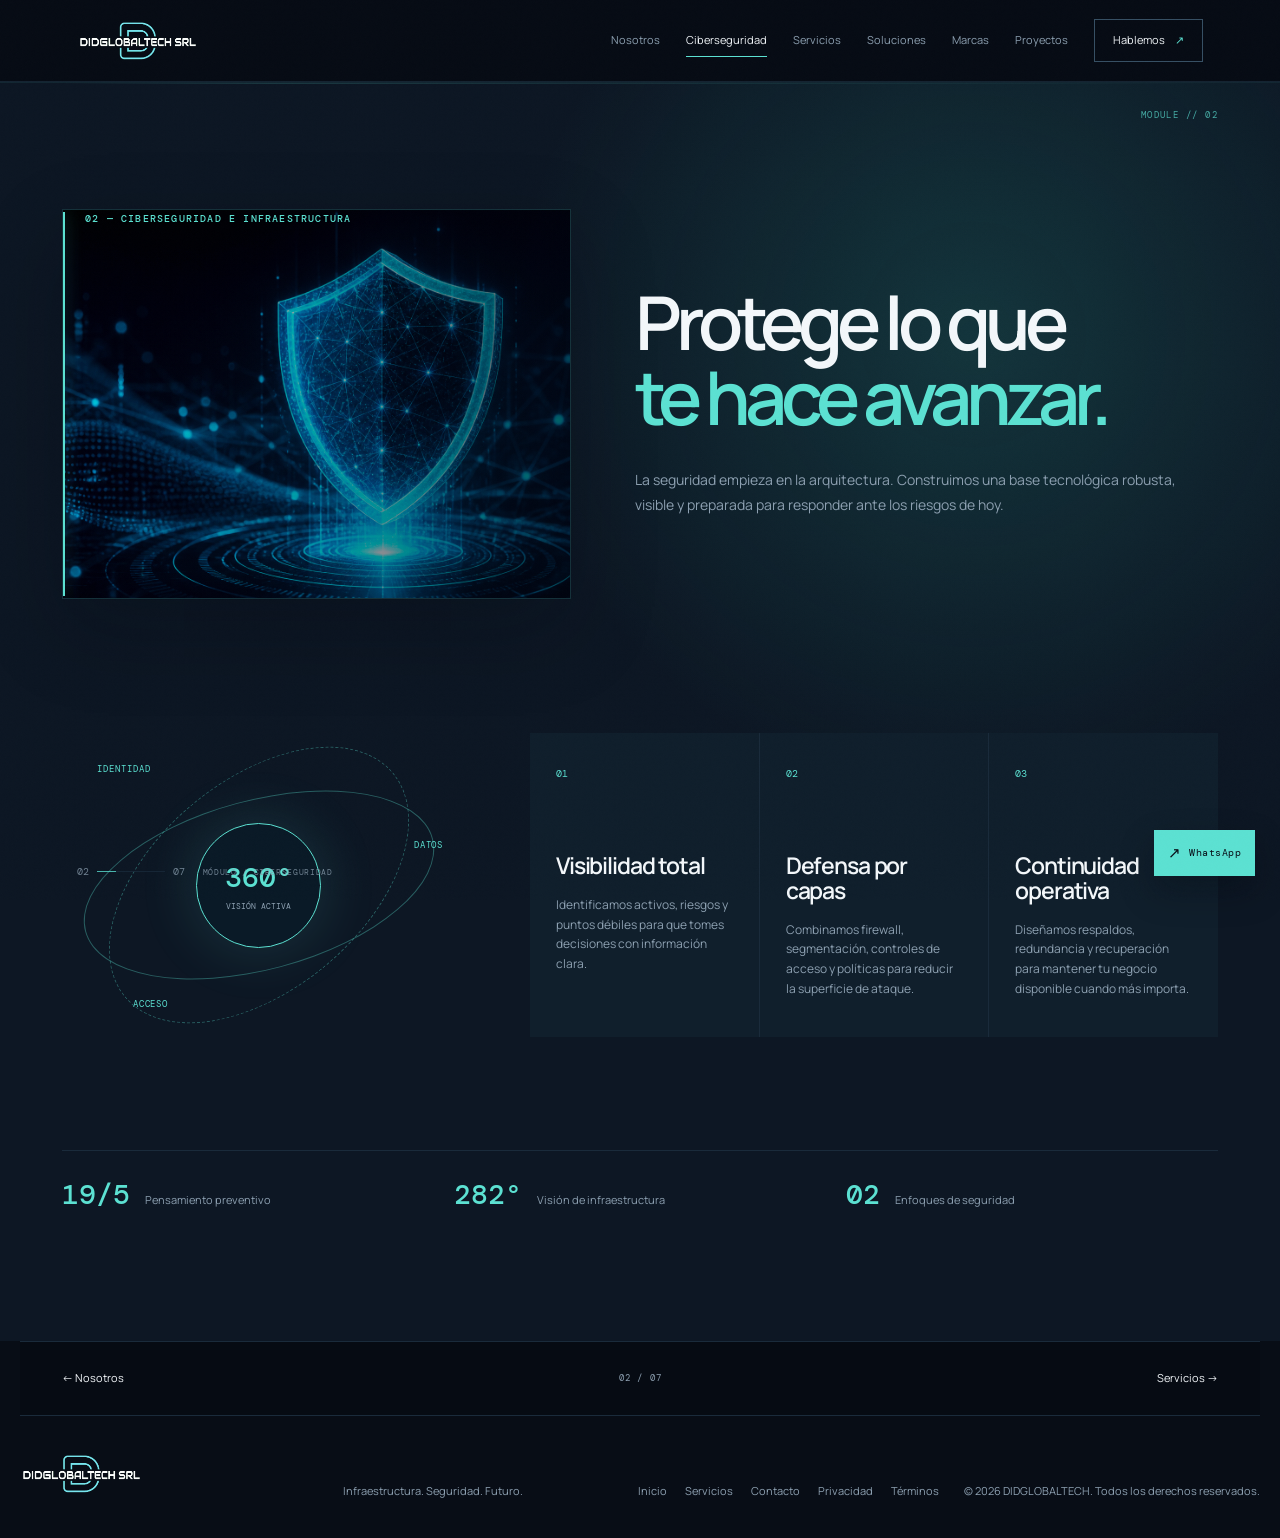
==== commit 325779d1: "Keep service grids aligned during reveal" ====
--- a/ciberseguridad.html
+++ b/ciberseguridad.html
@@ -4,7 +4,7 @@
     <meta charset="UTF-8" /><meta name="viewport" content="width=device-width, initial-scale=1.0" /><meta name="theme-color" content="#080d16" />
     <meta name="description" content="Ciberseguridad e infraestructura preparada para responder." /><title>Ciberseguridad — DIDGLOBALTECH</title>
     <link rel="icon" href="assets/didglobaltech-logo-dark.png" /><link rel="preconnect" href="https://fonts.googleapis.com" /><link rel="preconnect" href="https://fonts.gstatic.com" crossorigin /><link href="https://fonts.googleapis.com/css2?family=DM+Mono:wght@400;500&family=Manrope:wght@400;500;600;700;800&display=swap" rel="stylesheet" />
-    <link rel="stylesheet" href="styles.css?v=20260813-4" /><link rel="stylesheet" href="premium.css?v=20260813-20" />
+    <link rel="stylesheet" href="styles.css?v=20260813-4" /><link rel="stylesheet" href="premium.css?v=20260813-21" />
   </head>
   <body class="module-page"><a class="skip-link" href="#contenido">Saltar al contenido</a><div class="site-shell">
     <header class="topbar"><a class="brand" href="index.html" aria-label="Ir al inicio"><img src="assets/didglobaltech-logo-dark.png" alt="DIDGLOBALTECH SRL" /></a><button class="menu-toggle" aria-expanded="false" aria-controls="main-nav"><span></span><span></span><span></span><b>Menú</b></button><nav id="main-nav" aria-label="Navegación principal"><a href="nosotros.html">Nosotros</a><a href="ciberseguridad.html">Ciberseguridad</a><a href="servicios.html">Servicios</a><a href="soluciones.html">Soluciones</a><a href="marcas.html">Marcas</a><a href="proyectos.html">Proyectos</a><a class="nav-cta" href="contacto.html">Hablemos <span>↗</span></a></nav></header>
--- a/premium.css
+++ b/premium.css
@@ -1613,3 +1613,12 @@
   overflow: visible;
   line-height: inherit;
 }
+
+/* Grid cards must fade in without changing their row geometry. The stagger remains,
+   but a temporary translateY would make the middle column appear misaligned. */
+.service-grid > .service-card.reveal,
+.project-grid > .project-card.reveal,
+.security-cards > .security-card.reveal,
+.case-grid > .case-study-card.reveal {
+  transform: none;
+}
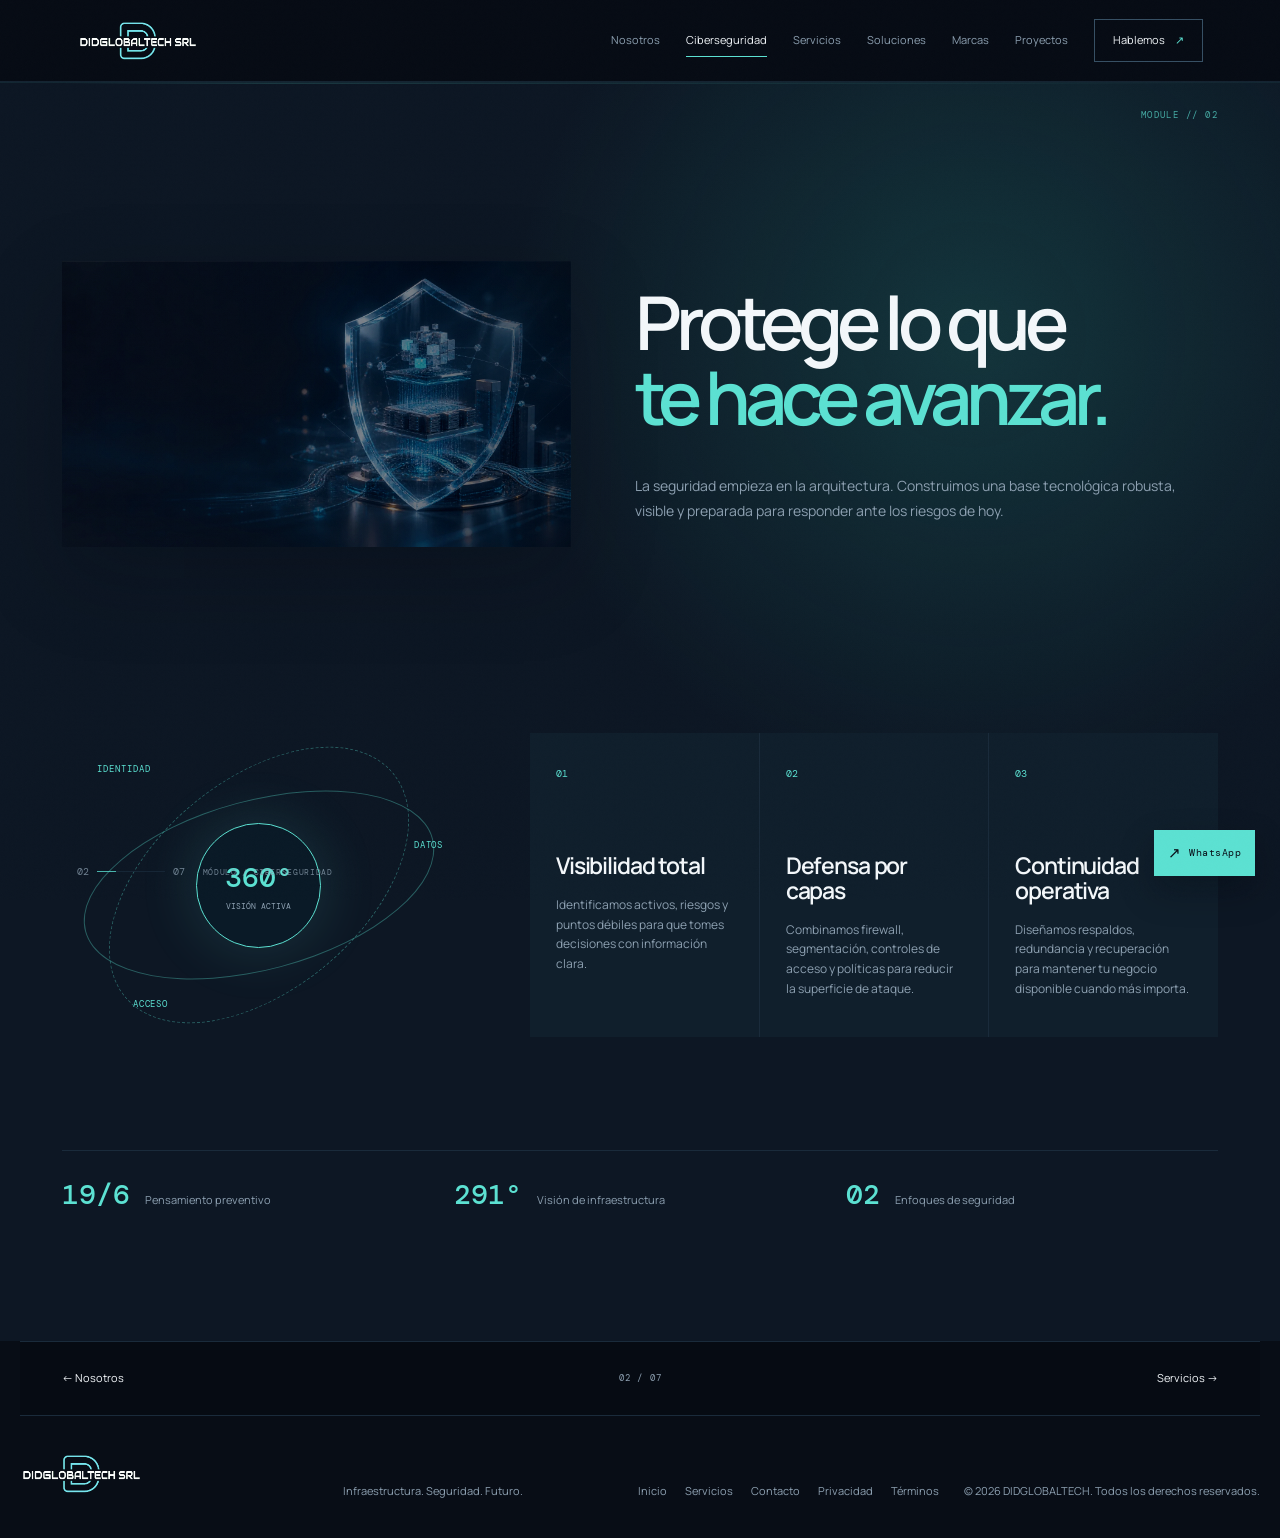
==== commit 0ed07765: "Polish responsive imagery and motion" ====
--- a/ciberseguridad.html
+++ b/ciberseguridad.html
@@ -4,11 +4,11 @@
     <meta charset="UTF-8" /><meta name="viewport" content="width=device-width, initial-scale=1.0" /><meta name="theme-color" content="#080d16" />
     <meta name="description" content="Ciberseguridad e infraestructura preparada para responder." /><title>Ciberseguridad — DIDGLOBALTECH</title>
     <link rel="icon" href="assets/didglobaltech-logo-dark.png" /><link rel="preconnect" href="https://fonts.googleapis.com" /><link rel="preconnect" href="https://fonts.gstatic.com" crossorigin /><link href="https://fonts.googleapis.com/css2?family=DM+Mono:wght@400;500&family=Manrope:wght@400;500;600;700;800&display=swap" rel="stylesheet" />
-    <link rel="stylesheet" href="styles.css?v=20260813-4" /><link rel="stylesheet" href="premium.css?v=20260813-21" />
+    <link rel="stylesheet" href="styles.css?v=20260813-4" /><link rel="stylesheet" href="premium.css?v=20260813-31" />
   </head>
   <body class="module-page"><a class="skip-link" href="#contenido">Saltar al contenido</a><div class="site-shell">
     <header class="topbar"><a class="brand" href="index.html" aria-label="Ir al inicio"><img src="assets/didglobaltech-logo-dark.png" alt="DIDGLOBALTECH SRL" /></a><button class="menu-toggle" aria-expanded="false" aria-controls="main-nav"><span></span><span></span><span></span><b>Menú</b></button><nav id="main-nav" aria-label="Navegación principal"><a href="nosotros.html">Nosotros</a><a href="ciberseguridad.html">Ciberseguridad</a><a href="servicios.html">Servicios</a><a href="soluciones.html">Soluciones</a><a href="marcas.html">Marcas</a><a href="proyectos.html">Proyectos</a><a class="nav-cta" href="contacto.html">Hablemos <span>↗</span></a></nav></header>
     <main id="contenido"><section class="security page-section" id="ciberseguridad" data-section="02"><div class="section-intro reveal"><span class="section-index">02 — Ciberseguridad e infraestructura</span><div><h1 class="page-heading">Protege lo que<br /><em>te hace avanzar.</em></h1><p>La seguridad empieza en la arquitectura. Construimos una base tecnológica robusta, visible y preparada para responder ante los riesgos de hoy.</p></div></div><div class="security-layout"><div class="security-orbit" aria-hidden="true"><div class="security-ring ring-a"></div><div class="security-ring ring-b"></div><div class="security-core"><strong>360°</strong><small>VISIÓN ACTIVA</small></div><span class="orbit-label label-a">IDENTIDAD</span><span class="orbit-label label-b">DATOS</span><span class="orbit-label label-c">ACCESO</span></div><div class="security-cards"><article class="security-card reveal"><span>01</span><h2>Visibilidad total</h2><p>Identificamos activos, riesgos y puntos débiles para que tomes decisiones con información clara.</p></article><article class="security-card reveal reveal-delay"><span>02</span><h2>Defensa por capas</h2><p>Combinamos firewall, segmentación, controles de acceso y políticas para reducir la superficie de ataque.</p></article><article class="security-card reveal reveal-delay-2"><span>03</span><h2>Continuidad operativa</h2><p>Diseñamos respaldos, redundancia y recuperación para mantener tu negocio disponible cuando más importa.</p></article></div></div><div class="security-stats"><div><strong>24/7</strong><span>Pensamiento preventivo</span></div><div><strong>360°</strong><span>Visión de infraestructura</span></div><div><strong>03</strong><span>Enfoques de seguridad</span></div></div></section><nav class="module-page-nav" aria-label="Navegar módulos"><a href="nosotros.html">← Nosotros</a><span>02 / 07</span><a href="servicios.html">Servicios →</a></nav></main>
     <footer class="footer section-pad"><a class="brand" href="index.html"><img src="assets/didglobaltech-logo-dark.png" alt="DIDGLOBALTECH SRL" /></a><p>Infraestructura. Seguridad. Futuro.</p><div class="footer-links"><a href="index.html">Inicio</a><a href="servicios.html">Servicios</a><a href="contacto.html">Contacto</a></div><small>© 2026 DIDGLOBALTECH. Todos los derechos reservados.</small></footer>
-  </div><div class="page-meter" aria-hidden="true"><span data-meter-current>02</span><i></i><span>07</span><small>MÓDULO / CIBERSEGURIDAD</small></div><script src="script.js?v=20260813-11"></script></body>
+  </div><div class="page-meter" aria-hidden="true"><span data-meter-current>02</span><i></i><span>07</span><small>MÓDULO / CIBERSEGURIDAD</small></div><script src="script.js?v=20260813-14"></script></body>
 </html>
--- a/premium.css
+++ b/premium.css
@@ -297,11 +297,6 @@
   transform: scale(1.08);
   transition: opacity .6s ease, transform .8s cubic-bezier(.2, .7, .2, 1);
 }
-
-.project-card:nth-child(1) { --project-image: url("assets/service-network.png"); }
-.project-card:nth-child(2) { --project-image: url("assets/service-platforms.png"); }
-.project-card:nth-child(3) { --project-image: url("assets/service-security.png"); }
-.project-card:nth-child(4) { --project-image: url("assets/service-management.png"); }
 
 .project-card:hover::before {
   opacity: .32;
@@ -553,13 +548,6 @@
   font-weight: 400;
 }
 
-.module-card:nth-child(1) { --module-image: url("assets/cybersecurity-protection.png"); }
-.module-card:nth-child(2) { --module-image: url("assets/service-security.png"); }
-.module-card:nth-child(3) { --module-image: url("assets/service-network.png"); }
-.module-card:nth-child(4) { --module-image: url("assets/service-platforms.png"); }
-.module-card:nth-child(5) { --module-image: url("assets/brand-fortinet.webp"); }
-.module-card:nth-child(6) { --module-image: url("assets/service-management.png"); }
-
 /* Empty grid tracks should reveal the page atmosphere, never a gray placeholder block. */
 .module-directory-grid {
   background: transparent;
@@ -814,13 +802,6 @@
   transform: scale(1);
 }
 
-body[data-page="nosotros"] { --module-intro-image: url("assets/infrastructure-control.png"); }
-body[data-page="ciberseguridad"] { --module-intro-image: url("assets/cybersecurity-protection.png"); }
-body[data-page="servicios"] { --module-intro-image: url("assets/service-network.png"); }
-body[data-page="soluciones"] { --module-intro-image: url("assets/service-platforms.png"); }
-body[data-page="marcas"] { --module-intro-image: url("assets/brand-fortinet.webp"); }
-body[data-page="proyectos"] { --module-intro-image: url("assets/service-management.png"); }
-
 .module-page .section-intro > .section-index::before {
   z-index: 2;
 }
@@ -918,26 +899,6 @@
 }
 
 /* Final additions: richer imagery, discovery tools and conversion details. */
-body[data-page="nosotros"] { --module-intro-image: url("assets/infrastructure-control.png"); }
-body[data-page="ciberseguridad"] { --module-intro-image: url("assets/service-security.png"); }
-body[data-page="servicios"] { --module-intro-image: url("assets/service-cctv.png"); }
-body[data-page="soluciones"] { --module-intro-image: url("assets/service-platforms.png"); }
-body[data-page="marcas"] { --module-intro-image: url("assets/service-network.png"); }
-body[data-page="proyectos"] { --module-intro-image: url("assets/service-management.png"); }
-
-.module-card:nth-child(1) { --module-image: url("assets/infrastructure-control.png"); }
-.module-card:nth-child(2) { --module-image: url("assets/service-security.png"); }
-.module-card:nth-child(3) { --module-image: url("assets/service-cctv.png"); }
-.module-card:nth-child(4) { --module-image: url("assets/service-platforms.png"); }
-.module-card:nth-child(5) { --module-image: url("assets/service-network.png"); }
-.module-card:nth-child(6) { --module-image: url("assets/service-management.png"); }
-.module-card:nth-child(7) { --module-image: url("assets/service-consulting.png"); }
-
-.project-card:nth-child(1) { --project-image: url("assets/service-network.png"); }
-.project-card:nth-child(2) { --project-image: url("assets/service-electronic-security.png"); }
-.project-card:nth-child(3) { --project-image: url("assets/service-platforms.png"); }
-.project-card:nth-child(4) { --project-image: url("assets/service-management.png"); }
-
 .solution-image {
   background-image: linear-gradient(0deg, rgba(8, 13, 22, .88), rgba(8, 13, 22, .1)), url("assets/service-network.png");
 }
@@ -1612,6 +1573,21 @@
 .text-motion .motion-word {
   overflow: visible;
   line-height: inherit;
+  vertical-align: baseline;
+}
+
+.module-page .section-intro .page-heading {
+  height: auto;
+  min-height: 0;
+  max-width: 100%;
+  overflow: visible;
+  padding-block: .08em .16em;
+  text-wrap: balance;
+}
+
+.module-page .section-intro > div:last-child {
+  min-width: 0;
+  overflow: visible;
 }
 
 /* Grid cards must fade in without changing their row geometry. The stagger remains,
@@ -1622,3 +1598,247 @@
 .case-grid > .case-study-card.reveal {
   transform: none;
 }
+
+/* Art-directed media treatment: images sit in a deliberate visual band instead
+   of looking like a dark texture pasted behind the copy. */
+.module-page .section-intro > .section-index {
+  min-height: 0;
+  height: auto;
+  aspect-ratio: 16 / 9;
+  padding: 0;
+  border: 0;
+  color: transparent;
+  font-size: 0;
+}
+
+.module-page .section-intro > .section-index::before {
+  display: none;
+}
+
+.module-page .section-intro > .section-index::after {
+  background-position: center;
+  background-size: cover;
+  transform: none;
+}
+
+.module-page .section-intro:hover > .section-index::after {
+  transform: scale(1.012);
+}
+
+body[data-page="ciberseguridad"] .section-intro > .section-index::after,
+body[data-page="marcas"] .section-intro > .section-index::after {
+  background-position: center;
+  background-size: cover;
+  background-repeat: no-repeat;
+}
+
+.module-page .service-card::before {
+  inset: 0 0 auto;
+  z-index: 0;
+  height: 56%;
+  background: linear-gradient(180deg, rgba(8, 13, 22, .08), rgba(8, 13, 22, .98)), var(--service-image) var(--image-position, 50% 42%) / cover no-repeat;
+  opacity: .48;
+  transform: scale(1.015);
+}
+
+.module-page .service-card:hover::before {
+  opacity: .68;
+  transform: scale(1.03);
+}
+
+.module-page .service-card > * {
+  z-index: 2;
+}
+
+.service-grid > .service-card:nth-child(1) { --image-position: 62% 42%; }
+.service-grid > .service-card:nth-child(2) { --image-position: 68% 40%; }
+.service-grid > .service-card:nth-child(3) { --image-position: 56% 45%; }
+.service-grid > .service-card:nth-child(4) { --image-position: 58% 45%; }
+.service-grid > .service-card:nth-child(7) { --image-position: 58% 42%; }
+.service-grid > .service-card:nth-child(9) { --image-position: 62% 44%; }
+
+.module-card::before {
+  inset: 0 0 auto;
+  height: 60%;
+  background-position: center 42%;
+  background-size: cover;
+  opacity: .38;
+  transform: scale(1.015);
+}
+
+.module-card:hover::before {
+  opacity: .62;
+  transform: scale(1.03);
+}
+
+.module-page .project-card::before {
+  inset: 0 0 auto;
+  height: 48%;
+  background-position: center 42%;
+  background-size: cover;
+  opacity: .32;
+  transform: scale(1.015);
+}
+
+.module-page .project-card:hover::before {
+  opacity: .5;
+  transform: scale(1.03);
+}
+
+.module-page .project-card > * {
+  z-index: 2;
+}
+
+.case-study-card img {
+  height: 220px;
+  object-position: center;
+}
+
+/* Canonical visual map: HTML owns inline card images; CSS owns chapter backgrounds. */
+body[data-page="nosotros"] { --module-intro-image: url("assets/hero-control-room.png"); }
+body[data-page="ciberseguridad"] { --module-intro-image: url("assets/visual-security-v2.webp"); }
+body[data-page="servicios"] { --module-intro-image: url("assets/hero-control-room.png"); }
+body[data-page="soluciones"] { --module-intro-image: url("assets/visual-operations-v2.webp"); }
+body[data-page="marcas"] { --module-intro-image: url("assets/visual-datacenter-v2.webp"); }
+body[data-page="proyectos"] { --module-intro-image: url("assets/infrastructure-control.png"); }
+
+body[data-page="soluciones"] .ecosystem .section-intro > .section-index {
+  --module-intro-image: url("assets/service-management.png");
+}
+
+.module-page .project-card:nth-child(1) { --project-image: url("assets/service-network.png"); }
+.module-page .project-card:nth-child(2) { --project-image: url("assets/service-electronic-security.png"); }
+.module-page .project-card:nth-child(3) { --project-image: url("assets/visual-network-v2.webp"); }
+.module-page .project-card:nth-child(4) { --project-image: url("assets/hero-control-room.png"); }
+
+.tile-security {
+  background-image: linear-gradient(0deg, rgba(8, 13, 22, .9), rgba(8, 13, 22, .05)), url("assets/visual-security-v2.webp");
+}
+
+.tile-infrastructure {
+  background-image: linear-gradient(0deg, rgba(8, 13, 22, .9), rgba(8, 13, 22, .05)), url("assets/infrastructure-control.png");
+}
+
+/* Responsive image geometry and intermediate desktop spacing. */
+@media (max-width: 1080px) and (min-width: 901px) {
+  .topbar {
+    padding-left: 24px;
+    padding-right: 24px;
+  }
+
+  .topbar nav {
+    gap: 15px;
+  }
+
+  .topbar nav a {
+    font-size: 10px;
+  }
+
+  .brand img {
+    width: 160px;
+  }
+
+  .module-page .section-intro {
+    gap: 32px;
+  }
+
+  .module-page .section-intro > div:last-child {
+    padding-left: 0;
+  }
+}
+
+@media (max-width: 900px) {
+  .module-page .section-intro {
+    grid-template-columns: 1fr;
+    gap: 28px;
+  }
+
+  .module-page .section-intro > .section-index {
+    width: 100%;
+    min-height: 0;
+    aspect-ratio: 3 / 2;
+  }
+
+  .module-page .section-intro > div:last-child {
+    max-width: none;
+    padding: 28px 0 0;
+  }
+
+.module-page .section-intro .page-heading {
+    font-size: clamp(42px, 10.5vw, 64px);
+    line-height: 1.02;
+  }
+
+  .module-page .service-card::before {
+    height: 58%;
+  }
+
+  .module-page .project-card::before {
+    height: 52%;
+  }
+
+  .image-tile {
+    min-height: 0;
+    aspect-ratio: 3 / 2;
+  }
+
+  .solution-carousel {
+    grid-template-columns: 1fr;
+    min-height: 0;
+  }
+
+  .solution-image {
+    min-height: 0;
+    aspect-ratio: 3 / 2;
+    order: -1;
+  }
+
+  .case-study-card img {
+    height: auto;
+    aspect-ratio: 3 / 2;
+  }
+
+  .module-card {
+    min-height: 250px;
+  }
+
+  .module-card::before {
+    height: 64%;
+  }
+}
+
+@media (max-width: 600px) {
+  .module-page .section-intro > .section-index {
+    aspect-ratio: 16 / 9;
+  }
+
+  .module-page .service-card {
+    min-height: 340px;
+    padding: 20px;
+  }
+
+  .module-page .service-card::before {
+    height: 56%;
+  }
+
+  .module-page .project-card {
+    padding: 22px 20px;
+  }
+
+  .module-page .project-card::before {
+    height: 50%;
+  }
+
+  .brand-grid > div {
+    min-height: 118px;
+    padding: 14px;
+  }
+
+  .brand-grid img {
+    width: min(125px, 86%);
+  }
+
+  .solution-copy h2 {
+    font-size: clamp(34px, 10vw, 46px);
+  }
+}
